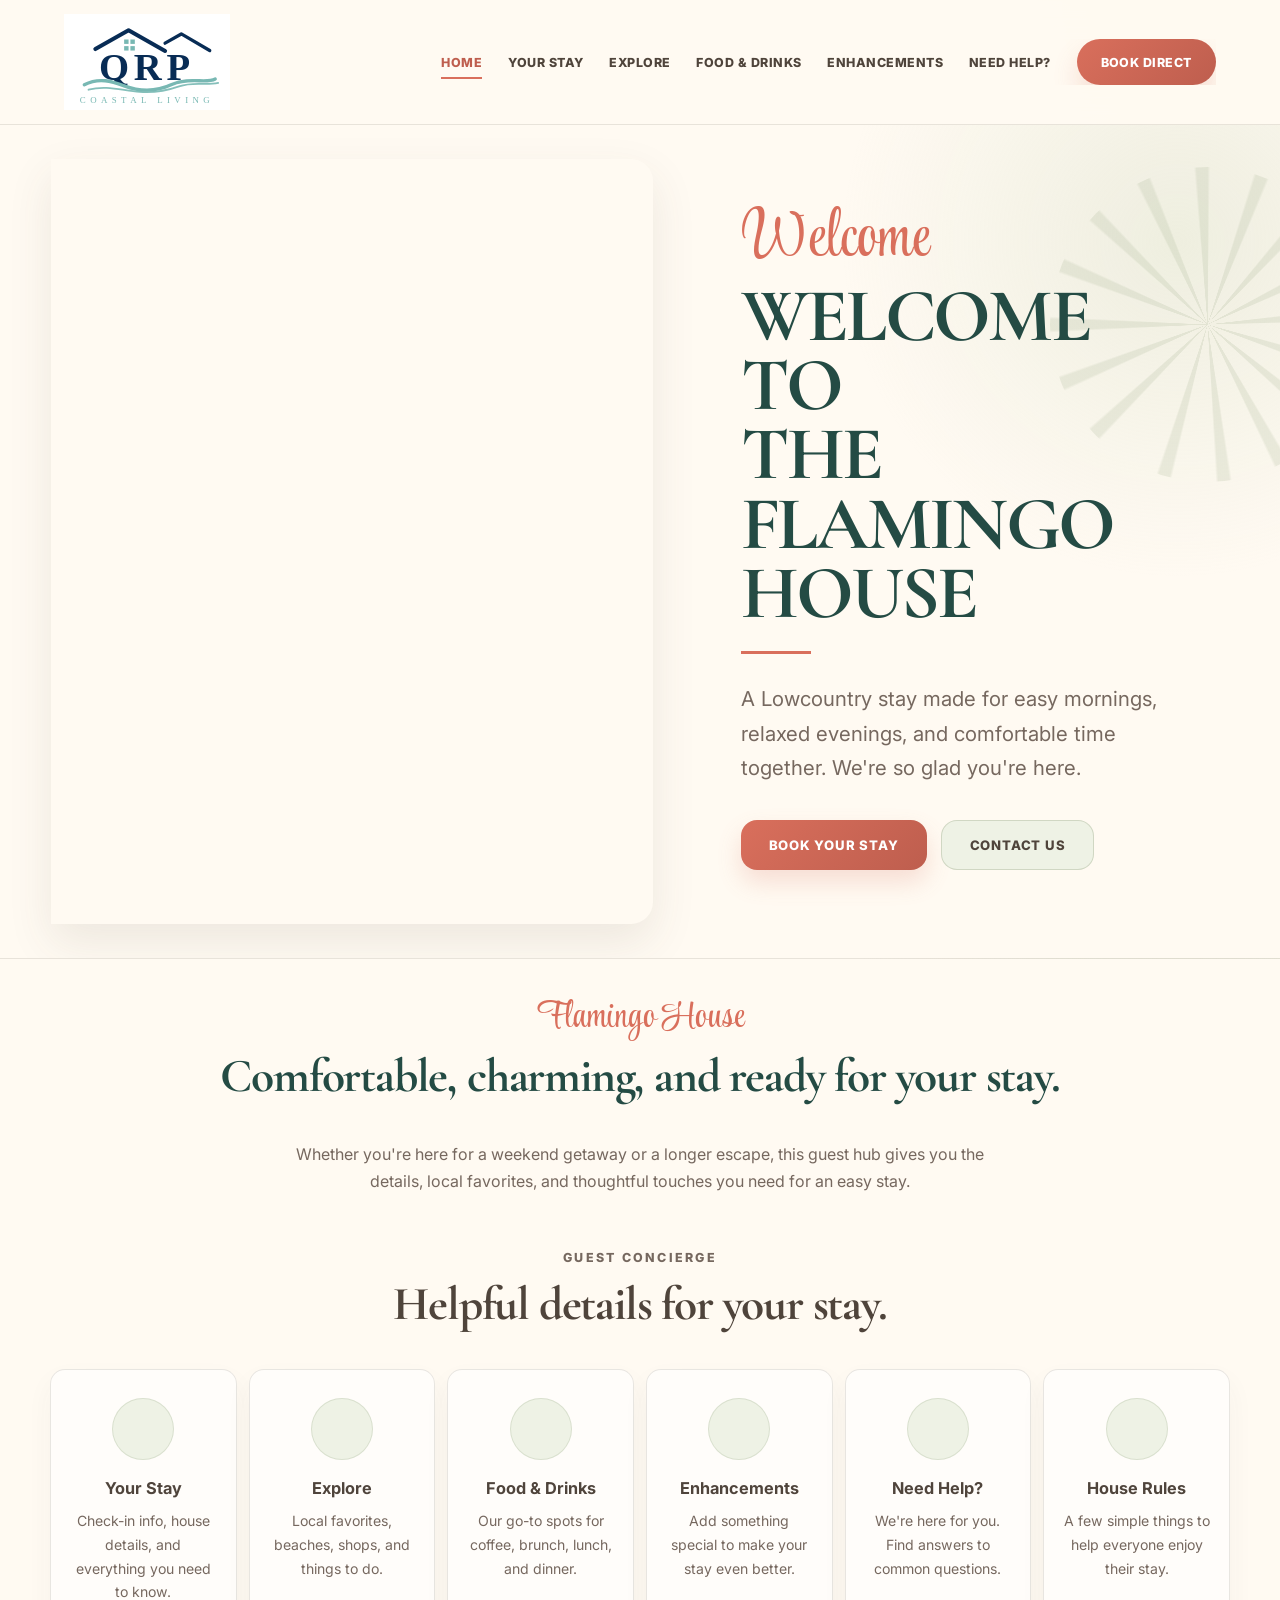
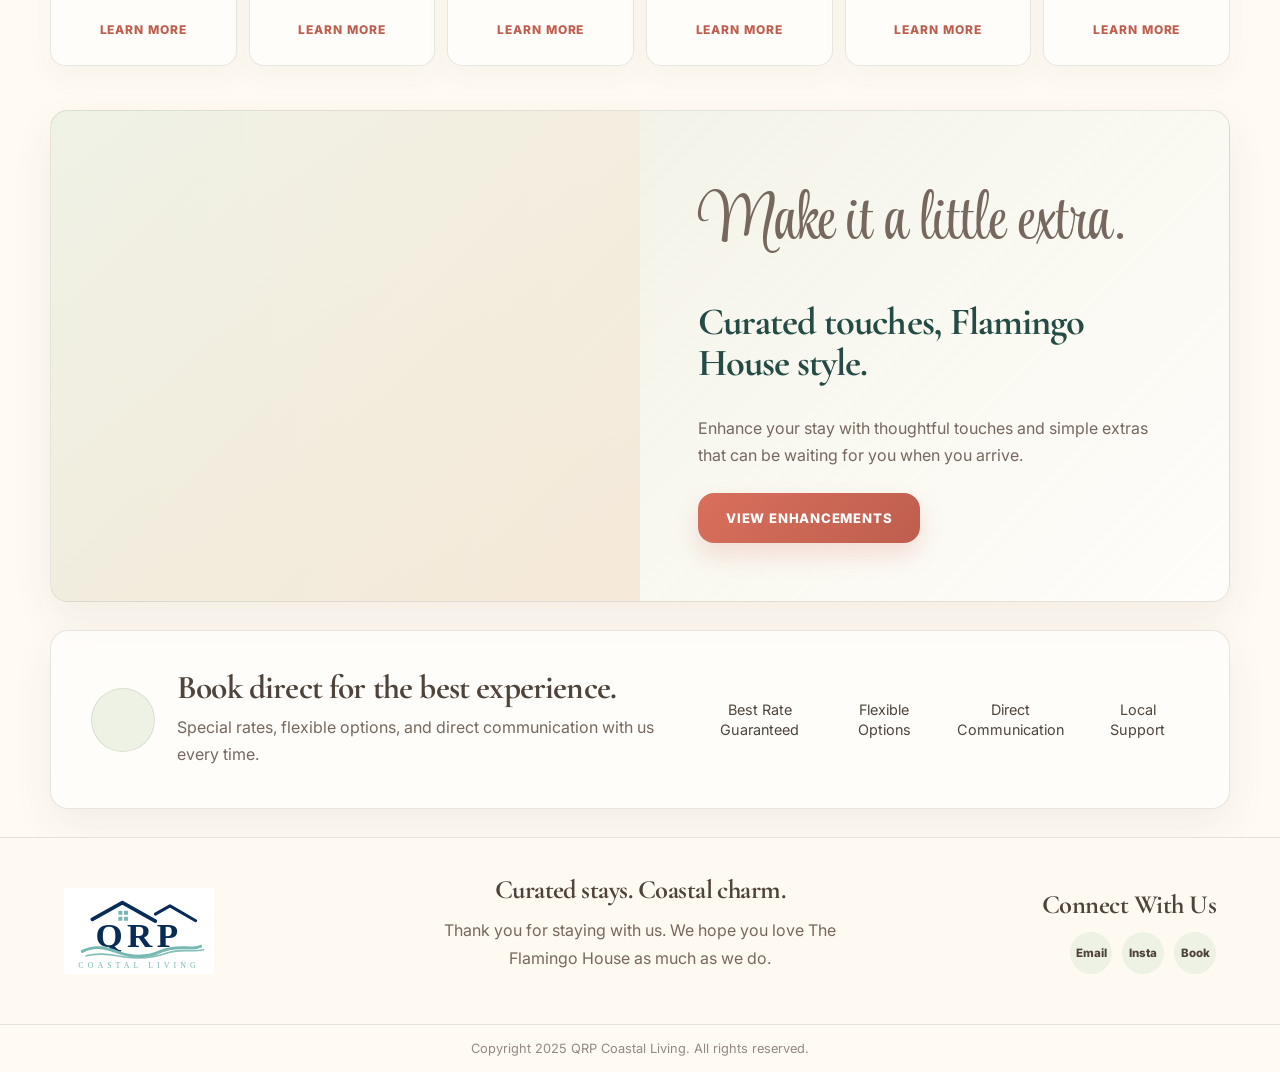
==== index.html @ bf59d872 "Use styled concierge icons and refresh cache" ====
<!DOCTYPE html>
<html lang="en">
<head>
  <meta charset="UTF-8" />
  <meta name="viewport" content="width=device-width, initial-scale=1.0" />
  <title>The Flamingo House | QRP Coastal Living</title>
  <meta name="description" content="The Flamingo House is a Charleston-area stay with guest resources, local recommendations, curated stay enhancements, and easy booking support." />
  <link rel="preconnect" href="https://fonts.googleapis.com">
  <link rel="preconnect" href="https://fonts.gstatic.com" crossorigin>
  <link href="https://fonts.googleapis.com/css2?family=Cormorant+Garamond:wght@600;700&family=Inter:wght@400;500;600;700;800&family=Style+Script&display=swap" rel="stylesheet">
  <link rel="stylesheet" href="styles.css?v=20260706-3" />
</head>
<body>
  <header class="site-header">
    <a class="brand" href="#top" aria-label="QRP Coastal Living home">
      <img src="assets/qrp-logo.svg" alt="QRP Coastal Living logo" />
    </a>
    <nav class="nav" aria-label="Main navigation">
      <a class="active" href="#top">Home</a>
      <a href="#your-stay">Your Stay</a>
      <a href="#explore">Explore</a>
      <a href="#food-drinks">Food &amp; Drinks</a>
      <a href="#experiences">Enhancements</a>
      <a href="#help">Need Help?</a>
      <a href="#book" class="nav-button">Book Direct</a>
    </nav>
  </header>
  <main id="top">
    <section class="hero" aria-label="The Flamingo House welcome">
      <div class="hero-image" role="img" aria-label="Exterior of The Flamingo House"></div>
      <div class="hero-copy">
        <p class="hero-script">Welcome</p>
        <h1>Welcome to<br />The Flamingo House</h1>
        <div class="hero-line"></div>
        <p class="property-subtitle">A Lowcountry stay made for easy mornings, relaxed evenings, and comfortable time together. We're so glad you're here.</p>
        <div class="hero-actions">
          <a class="button coral" href="#book">Book Your Stay</a>
          <a class="button sage" href="mailto:hello@theflamingohouse.com">Contact Us</a>
        </div>
      </div>
    </section>
    <section id="your-stay" class="property-intro section-shell">
      <div class="flamingo-mark" aria-hidden="true">Flamingo House</div>
      <h2>Comfortable, charming, and ready for your stay.</h2>
      <p>Whether you're here for a weekend getaway or a longer escape, this guest hub gives you the details, local favorites, and thoughtful touches you need for an easy stay.</p>
    </section>
    <section class="concierge section-shell" aria-labelledby="concierge-title">
      <div class="section-heading centered">
        <p class="eyebrow">Guest Concierge</p>
        <h2 id="concierge-title">Helpful details for your stay.</h2>
      </div>
      <div class="concierge-grid">
        <a class="concierge-card" href="guidebook.html#check-in"><span class="card-icon icon-home"></span><h3>Your Stay</h3><p>Check-in info, house details, and everything you need to know.</p><span class="learn-more">Learn More</span></a>
        <a class="concierge-card" href="guidebook.html#local" id="explore"><span class="card-icon icon-palm"></span><h3>Explore</h3><p>Local favorites, beaches, shops, and things to do.</p><span class="learn-more">Learn More</span></a>
        <a class="concierge-card" href="guidebook.html#food-drinks" id="food-drinks"><span class="card-icon icon-food"></span><h3>Food &amp; Drinks</h3><p>Our go-to spots for coffee, brunch, lunch, and dinner.</p><span class="learn-more">Learn More</span></a>
        <a class="concierge-card" href="#experiences"><span class="card-icon icon-bag"></span><h3>Enhancements</h3><p>Add something special to make your stay even better.</p><span class="learn-more">Learn More</span></a>
        <a class="concierge-card" href="mailto:hello@theflamingohouse.com" id="help"><span class="card-icon icon-help"></span><h3>Need Help?</h3><p>We're here for you. Find answers to common questions.</p><span class="learn-more">Learn More</span></a>
        <a class="concierge-card" href="guidebook.html#check-out"><span class="card-icon icon-heart"></span><h3>House Rules</h3><p>A few simple things to help everyone enjoy their stay.</p><span class="learn-more">Learn More</span></a>
      </div>
    </section>
    <section id="experiences" class="enhancement-feature section-shell" aria-labelledby="enhancement-title">
      <div class="feature-photo" role="img" aria-label="Outdoor coastal patio at The Flamingo House"></div>
      <div class="feature-copy"><p class="script-heading">Make it a little extra.</p><h2 id="enhancement-title">Curated touches, Flamingo House style.</h2><p>Enhance your stay with thoughtful touches and simple extras that can be waiting for you when you arrive.</p><a class="button coral" href="mailto:hello@theflamingohouse.com">View Enhancements</a></div>
    </section>
    <section id="book" class="booking-strip section-shell">
      <div class="booking-copy"><span class="card-icon icon-calendar small"></span><div><h2>Book direct for the best experience.</h2><p>Special rates, flexible options, and direct communication with us every time.</p></div></div>
      <div class="booking-perks" aria-label="Booking benefits"><span>Best Rate<br />Guaranteed</span><span>Flexible<br />Options</span><span>Direct<br />Communication</span><span>Local<br />Support</span></div>
    </section>
  </main>
  <footer class="footer"><div class="footer-brand"><img src="assets/qrp-logo.svg" alt="QRP Coastal Living logo" /></div><div class="footer-center"><h3>Curated stays. Coastal charm.</h3><p>Thank you for staying with us. We hope you love The Flamingo House as much as we do.</p></div><div class="footer-social"><h3>Connect With Us</h3><div class="social-row"><a href="mailto:hello@theflamingohouse.com" aria-label="Email The Flamingo House">Email</a><a href="#top" aria-label="Instagram coming soon">Insta</a><a href="#book" aria-label="Book Direct">Book</a></div></div></footer>
  <div class="copyright">Copyright 2025 QRP Coastal Living. All rights reserved.</div>
</body>
</html>
---- styles.css ----
:root{--cream:#fffaf2;--white:#fff;--ink:#4f443b;--soft:#76685f;--green:#244b44;--coral:#d96f5c;--coral-dark:#be5e4e;--sage:#eef2e5;--line:rgba(79,68,59,.13);--shadow:0 18px 45px rgba(79,68,59,.1)}*{box-sizing:border-box}html{scroll-behavior:smooth}body{margin:0;color:var(--ink);background:radial-gradient(circle at top right,rgba(207,216,189,.35),transparent 28rem),#fffaf2;font-family:Inter,system-ui,-apple-system,BlinkMacSystemFont,"Segoe UI",sans-serif}img{display:block;max-width:100%}a{text-decoration:none;color:inherit}h1,h2,h3,p{margin-top:0}h1,h2{font-family:"Cormorant Garamond",Georgia,serif}.site-header{position:sticky;top:0;z-index:20;display:flex;align-items:center;justify-content:space-between;gap:32px;min-height:96px;padding:14px clamp(24px,5vw,76px);background:rgba(255,250,242,.96);border-bottom:1px solid var(--line);backdrop-filter:blur(16px)}.brand img{width:clamp(125px,13vw,178px)}.nav{display:flex;align-items:center;gap:clamp(14px,2vw,30px);overflow-x:auto;font-size:.78rem;font-weight:800;letter-spacing:.04em;text-transform:uppercase}.nav a{position:relative;flex:0 0 auto;padding-block:9px;white-space:nowrap}.nav a:not(.nav-button)::after{content:"";position:absolute;right:0;bottom:0;left:0;height:2px;background:var(--coral);transform:scaleX(0);transform-origin:left;transition:transform .18s ease}.nav a:hover::after,.nav a:focus::after,.nav a.active::after{transform:scaleX(1)}.nav a.active{color:var(--coral-dark)}.nav-button{display:inline-flex;align-items:center;min-height:46px;padding:0 24px!important;color:#fff!important;background:linear-gradient(135deg,var(--coral),var(--coral-dark));border-radius:999px;box-shadow:0 14px 26px rgba(217,111,92,.2)}.section-shell{width:min(1180px,calc(100% - 48px));margin-inline:auto}.hero{position:relative;display:grid;grid-template-columns:1.04fr 1fr;align-items:stretch;min-height:610px;overflow:hidden;border-bottom:1px solid var(--line);background:radial-gradient(circle at 92% 14%,rgba(207,216,189,.35),transparent 21rem),var(--cream)}.hero::after{content:"";position:absolute;top:42px;right:-85px;width:315px;height:315px;opacity:.16;background:repeating-conic-gradient(from 215deg,transparent 0 8deg,#8fa07a 9deg 13deg,transparent 14deg 22deg);border-radius:50%;pointer-events:none}.hero-image{min-height:610px;margin:34px 0 34px clamp(18px,4vw,58px);border-radius:0 22px 22px 0;box-shadow:var(--shadow);background-image:linear-gradient(90deg,rgba(255,250,242,.03),rgba(255,250,242,.12)),url("assets/109-flamingo.jpg"),url("assets/hero-house.webp");background-position:center;background-size:cover;background-repeat:no-repeat}.hero-copy{position:relative;z-index:1;display:flex;min-height:610px;flex-direction:column;align-items:flex-start;justify-content:center;padding:clamp(42px,7vw,88px);text-align:left}.hero-script,.script-heading{margin:0;color:var(--coral);font-family:"Style Script",cursive;font-size:clamp(3rem,5vw,4.4rem);line-height:.85}h1{max-width:680px;margin:14px 0 22px;color:var(--green);font-size:clamp(3.3rem,5.9vw,6.5rem);line-height:.92;letter-spacing:-.035em;text-transform:uppercase}.hero-line{width:70px;height:3px;margin-bottom:28px;background:var(--coral)}h2{color:var(--ink);font-size:clamp(2rem,3.7vw,3.15rem);line-height:1.05;letter-spacing:-.025em}h3{margin-bottom:10px;color:var(--ink);font-size:1.03rem;line-height:1.25}.property-subtitle,.section-heading p,.concierge-card p,.feature-copy p,.booking-strip p,.property-intro p,.footer p{color:var(--soft);line-height:1.7}.property-subtitle{max-width:560px;margin-bottom:0;font-size:clamp(1.03rem,1.8vw,1.28rem)}.hero-actions{display:flex;flex-wrap:wrap;gap:14px;margin-top:34px}.button{display:inline-flex;align-items:center;justify-content:center;min-height:50px;padding:0 28px;border-radius:16px;font-size:.82rem;font-weight:800;letter-spacing:.06em;text-transform:uppercase;transition:transform .18s ease,box-shadow .18s ease}.button:hover,.button:focus{transform:translateY(-2px)}.button.coral{color:#fff;background:linear-gradient(135deg,var(--coral),var(--coral-dark));box-shadow:0 12px 24px rgba(217,111,92,.2)}.button.sage{color:var(--ink);background:var(--sage);border:1px solid rgba(143,160,122,.32)}.centered{max-width:760px;margin-inline:auto;text-align:center}.eyebrow{margin:0 0 12px;color:var(--coral);font-size:.78rem;font-weight:800;letter-spacing:.18em;text-transform:uppercase}.property-intro{padding:40px clamp(20px,4vw,48px) 34px;text-align:center}.flamingo-mark{margin:0 auto 14px;color:var(--coral);font-family:"Style Script",cursive;font-size:2.4rem;line-height:1}.property-intro h2{max-width:900px;margin-inline:auto;color:var(--green)}.property-intro p:last-child{max-width:720px;margin:14px auto 0}.concierge{padding:18px 0 22px}.concierge .section-heading{margin-bottom:28px}.concierge-grid{display:grid;grid-template-columns:repeat(6,1fr);gap:12px}.concierge-card{display:flex;min-height:230px;flex-direction:column;align-items:center;justify-content:flex-start;gap:10px;padding:28px 18px;text-align:center;background:rgba(255,255,255,.62);border:1px solid var(--line);border-radius:15px;box-shadow:0 12px 28px rgba(79,68,59,.045);transition:transform .18s ease,box-shadow .18s ease,border-color .18s ease}.concierge-card:hover,.concierge-card:focus{border-color:rgba(217,111,92,.42);box-shadow:0 18px 36px rgba(79,68,59,.1);transform:translateY(-4px)}.card-icon{display:grid;width:62px;height:62px;place-items:center;color:var(--ink);background:var(--sage);border:1px solid rgba(143,160,122,.22);border-radius:999px;font-size:.68rem;font-weight:800;letter-spacing:.04em;text-transform:uppercase}.card-icon.small{width:64px;height:64px;flex:0 0 auto}.concierge-card h3{margin:8px 0 0;font-size:1.02rem}.concierge-card p{margin-bottom:8px;font-size:.88rem}.learn-more{margin-top:auto;color:var(--coral-dark);font-size:.75rem;font-weight:800;letter-spacing:.08em;text-transform:uppercase}.enhancement-feature{display:grid;grid-template-columns:1fr 1fr;margin-top:22px;overflow:hidden;background:linear-gradient(135deg,rgba(207,216,189,.36),rgba(255,255,255,.64));border:1px solid var(--line);border-radius:18px;box-shadow:0 16px 42px rgba(79,68,59,.07)}.feature-photo{min-height:270px;background:linear-gradient(90deg,rgba(255,250,242,.05),rgba(255,250,242,.18)),url("assets/109-flamingo.jpg"),linear-gradient(135deg,var(--sage),#f3e5d3);background-position:center;background-size:cover;background-repeat:no-repeat}.feature-copy{position:relative;padding:clamp(34px,5vw,58px)}.feature-copy h2{font-size:clamp(1.9rem,3vw,2.65rem);color:var(--green)}.feature-copy p{max-width:520px;margin-bottom:24px}.booking-strip{display:flex;align-items:center;justify-content:space-between;gap:28px;margin-block:28px;padding:clamp(26px,4vw,40px);background:rgba(255,255,255,.56);border:1px solid var(--line);border-radius:18px;box-shadow:0 16px 42px rgba(79,68,59,.065)}.booking-copy{display:flex;align-items:center;gap:22px}.booking-strip h2{margin-bottom:8px;color:var(--ink);font-size:clamp(1.8rem,2.6vw,2.45rem)}.booking-strip p{max-width:520px;margin-bottom:0}.booking-perks{display:grid;grid-template-columns:repeat(4,1fr);gap:22px;text-align:center;font-size:.9rem;line-height:1.35}.footer{display:grid;grid-template-columns:1fr 1.2fr 1fr;gap:28px;align-items:center;padding:36px clamp(24px,5vw,76px);background:rgba(255,250,242,.8);border-top:1px solid var(--line)}.footer img{width:150px}.footer h3{margin-bottom:10px;color:var(--ink);font-family:"Cormorant Garamond",Georgia,serif;font-size:1.65rem;letter-spacing:-.02em;text-transform:none}.footer-center{text-align:center}.footer-social{text-align:right}.social-row{display:flex;justify-content:flex-end;gap:10px}.social-row a{display:grid;width:42px;height:42px;place-items:center;color:var(--ink);background:var(--sage);border-radius:999px;font-size:.72rem;font-weight:800}.copyright{padding:16px;color:rgba(79,68,59,.62);border-top:1px solid var(--line);text-align:center;font-size:.8rem}@media(max-width:1120px){.site-header{align-items:flex-start;flex-direction:column;min-height:auto}.nav{width:100%;padding-bottom:4px}.hero{grid-template-columns:1fr}.hero-image{min-height:430px;margin:20px;border-radius:20px}.hero-copy{min-height:auto;padding-top:28px}.concierge-grid{grid-template-columns:repeat(3,1fr)}.enhancement-feature{grid-template-columns:1fr}.booking-strip{align-items:flex-start;flex-direction:column}.booking-perks{width:100%}}@media(max-width:760px){.section-shell{width:min(100% - 28px,1180px)}.site-header{padding-inline:16px}.brand img{width:142px}.hero{min-height:auto}.hero-image{min-height:300px;margin:14px}.hero-copy{padding:34px 24px 48px}h1{font-size:clamp(3.1rem,15vw,4.9rem)}.concierge-grid,.footer{grid-template-columns:1fr}.concierge-card{min-height:190px}.booking-copy{align-items:flex-start;flex-direction:column}.booking-perks{grid-template-columns:repeat(2,1fr);text-align:left}.footer,.footer-center,.footer-social{text-align:center}.footer img{margin-inline:auto}.social-row{justify-content:center}}
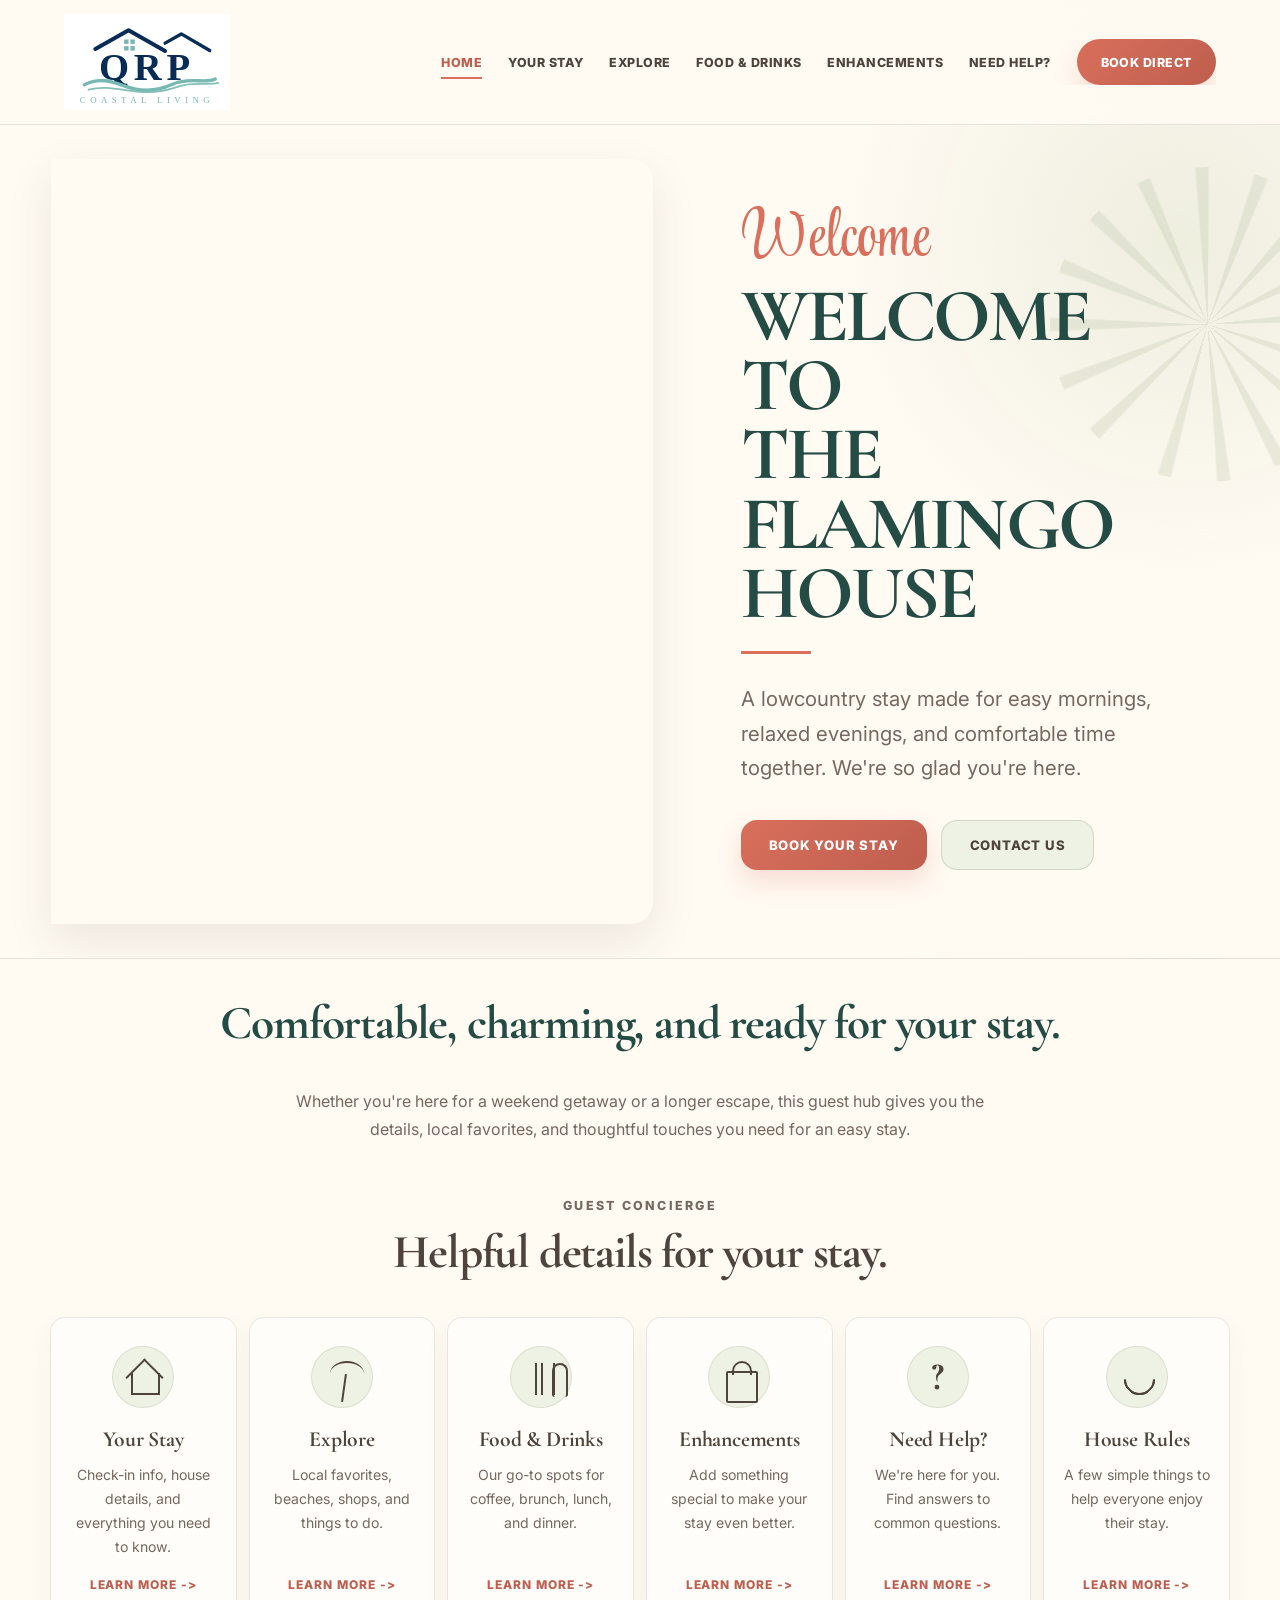
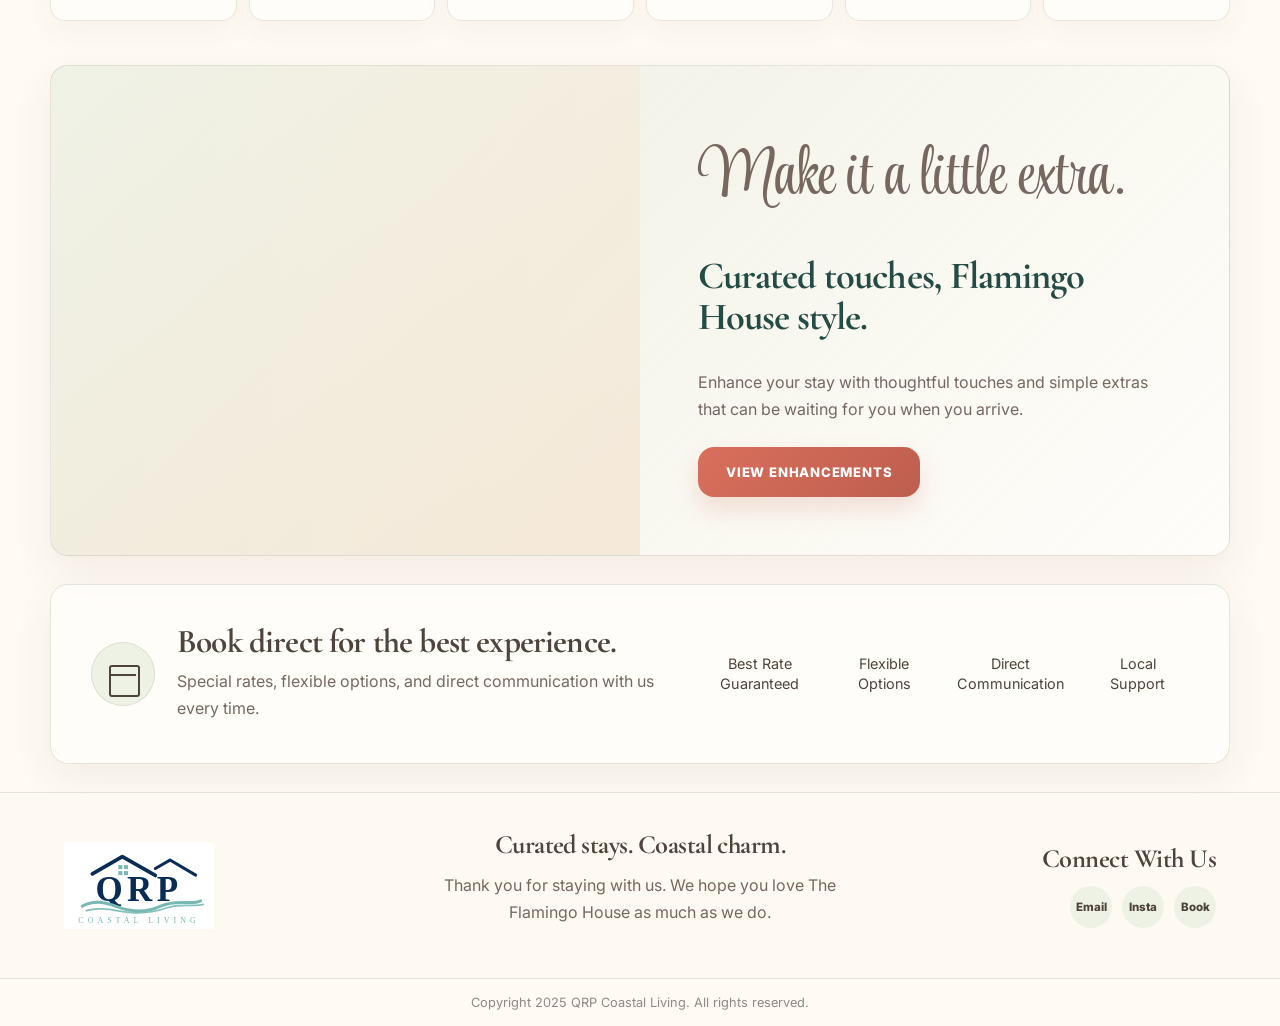
==== commit f472d1e2: "Tweak homepage copy and cache version" ====
--- a/index.html
+++ b/index.html
@@ -8,7 +8,7 @@
   <link rel="preconnect" href="https://fonts.googleapis.com">
   <link rel="preconnect" href="https://fonts.gstatic.com" crossorigin>
   <link href="https://fonts.googleapis.com/css2?family=Cormorant+Garamond:wght@600;700&family=Inter:wght@400;500;600;700;800&family=Style+Script&display=swap" rel="stylesheet">
-  <link rel="stylesheet" href="styles.css?v=20260706-3" />
+  <link rel="stylesheet" href="styles.css?v=20260706-4" />
 </head>
 <body>
   <header class="site-header">
@@ -32,7 +32,7 @@
         <p class="hero-script">Welcome</p>
         <h1>Welcome to<br />The Flamingo House</h1>
         <div class="hero-line"></div>
-        <p class="property-subtitle">A Lowcountry stay made for easy mornings, relaxed evenings, and comfortable time together. We're so glad you're here.</p>
+        <p class="property-subtitle">A lowcountry stay made for easy mornings, relaxed evenings, and comfortable time together. We're so glad you're here.</p>
         <div class="hero-actions">
           <a class="button coral" href="#book">Book Your Stay</a>
           <a class="button sage" href="mailto:hello@theflamingohouse.com">Contact Us</a>
@@ -40,7 +40,6 @@
       </div>
     </section>
     <section id="your-stay" class="property-intro section-shell">
-      <div class="flamingo-mark" aria-hidden="true">Flamingo House</div>
       <h2>Comfortable, charming, and ready for your stay.</h2>
       <p>Whether you're here for a weekend getaway or a longer escape, this guest hub gives you the details, local favorites, and thoughtful touches you need for an easy stay.</p>
     </section>
--- a/styles.css
+++ b/styles.css
@@ -1 +1 @@
-:root{--cream:#fffaf2;--white:#fff;--ink:#4f443b;--soft:#76685f;--green:#244b44;--coral:#d96f5c;--coral-dark:#be5e4e;--sage:#eef2e5;--line:rgba(79,68,59,.13);--shadow:0 18px 45px rgba(79,68,59,.1)}*{box-sizing:border-box}html{scroll-behavior:smooth}body{margin:0;color:var(--ink);background:radial-gradient(circle at top right,rgba(207,216,189,.35),transparent 28rem),#fffaf2;font-family:Inter,system-ui,-apple-system,BlinkMacSystemFont,"Segoe UI",sans-serif}img{display:block;max-width:100%}a{text-decoration:none;color:inherit}h1,h2,h3,p{margin-top:0}h1,h2{font-family:"Cormorant Garamond",Georgia,serif}.site-header{position:sticky;top:0;z-index:20;display:flex;align-items:center;justify-content:space-between;gap:32px;min-height:96px;padding:14px clamp(24px,5vw,76px);background:rgba(255,250,242,.96);border-bottom:1px solid var(--line);backdrop-filter:blur(16px)}.brand img{width:clamp(125px,13vw,178px)}.nav{display:flex;align-items:center;gap:clamp(14px,2vw,30px);overflow-x:auto;font-size:.78rem;font-weight:800;letter-spacing:.04em;text-transform:uppercase}.nav a{position:relative;flex:0 0 auto;padding-block:9px;white-space:nowrap}.nav a:not(.nav-button)::after{content:"";position:absolute;right:0;bottom:0;left:0;height:2px;background:var(--coral);transform:scaleX(0);transform-origin:left;transition:transform .18s ease}.nav a:hover::after,.nav a:focus::after,.nav a.active::after{transform:scaleX(1)}.nav a.active{color:var(--coral-dark)}.nav-button{display:inline-flex;align-items:center;min-height:46px;padding:0 24px!important;color:#fff!important;background:linear-gradient(135deg,var(--coral),var(--coral-dark));border-radius:999px;box-shadow:0 14px 26px rgba(217,111,92,.2)}.section-shell{width:min(1180px,calc(100% - 48px));margin-inline:auto}.hero{position:relative;display:grid;grid-template-columns:1.04fr 1fr;align-items:stretch;min-height:610px;overflow:hidden;border-bottom:1px solid var(--line);background:radial-gradient(circle at 92% 14%,rgba(207,216,189,.35),transparent 21rem),var(--cream)}.hero::after{content:"";position:absolute;top:42px;right:-85px;width:315px;height:315px;opacity:.16;background:repeating-conic-gradient(from 215deg,transparent 0 8deg,#8fa07a 9deg 13deg,transparent 14deg 22deg);border-radius:50%;pointer-events:none}.hero-image{min-height:610px;margin:34px 0 34px clamp(18px,4vw,58px);border-radius:0 22px 22px 0;box-shadow:var(--shadow);background-image:linear-gradient(90deg,rgba(255,250,242,.03),rgba(255,250,242,.12)),url("assets/109-flamingo.jpg"),url("assets/hero-house.webp");background-position:center;background-size:cover;background-repeat:no-repeat}.hero-copy{position:relative;z-index:1;display:flex;min-height:610px;flex-direction:column;align-items:flex-start;justify-content:center;padding:clamp(42px,7vw,88px);text-align:left}.hero-script,.script-heading{margin:0;color:var(--coral);font-family:"Style Script",cursive;font-size:clamp(3rem,5vw,4.4rem);line-height:.85}h1{max-width:680px;margin:14px 0 22px;color:var(--green);font-size:clamp(3.3rem,5.9vw,6.5rem);line-height:.92;letter-spacing:-.035em;text-transform:uppercase}.hero-line{width:70px;height:3px;margin-bottom:28px;background:var(--coral)}h2{color:var(--ink);font-size:clamp(2rem,3.7vw,3.15rem);line-height:1.05;letter-spacing:-.025em}h3{margin-bottom:10px;color:var(--ink);font-size:1.03rem;line-height:1.25}.property-subtitle,.section-heading p,.concierge-card p,.feature-copy p,.booking-strip p,.property-intro p,.footer p{color:var(--soft);line-height:1.7}.property-subtitle{max-width:560px;margin-bottom:0;font-size:clamp(1.03rem,1.8vw,1.28rem)}.hero-actions{display:flex;flex-wrap:wrap;gap:14px;margin-top:34px}.button{display:inline-flex;align-items:center;justify-content:center;min-height:50px;padding:0 28px;border-radius:16px;font-size:.82rem;font-weight:800;letter-spacing:.06em;text-transform:uppercase;transition:transform .18s ease,box-shadow .18s ease}.button:hover,.button:focus{transform:translateY(-2px)}.button.coral{color:#fff;background:linear-gradient(135deg,var(--coral),var(--coral-dark));box-shadow:0 12px 24px rgba(217,111,92,.2)}.button.sage{color:var(--ink);background:var(--sage);border:1px solid rgba(143,160,122,.32)}.centered{max-width:760px;margin-inline:auto;text-align:center}.eyebrow{margin:0 0 12px;color:var(--coral);font-size:.78rem;font-weight:800;letter-spacing:.18em;text-transform:uppercase}.property-intro{padding:40px clamp(20px,4vw,48px) 34px;text-align:center}.flamingo-mark{margin:0 auto 14px;color:var(--coral);font-family:"Style Script",cursive;font-size:2.4rem;line-height:1}.property-intro h2{max-width:900px;margin-inline:auto;color:var(--green)}.property-intro p:last-child{max-width:720px;margin:14px auto 0}.concierge{padding:18px 0 22px}.concierge .section-heading{margin-bottom:28px}.concierge-grid{display:grid;grid-template-columns:repeat(6,1fr);gap:12px}.concierge-card{display:flex;min-height:230px;flex-direction:column;align-items:center;justify-content:flex-start;gap:10px;padding:28px 18px;text-align:center;background:rgba(255,255,255,.62);border:1px solid var(--line);border-radius:15px;box-shadow:0 12px 28px rgba(79,68,59,.045);transition:transform .18s ease,box-shadow .18s ease,border-color .18s ease}.concierge-card:hover,.concierge-card:focus{border-color:rgba(217,111,92,.42);box-shadow:0 18px 36px rgba(79,68,59,.1);transform:translateY(-4px)}.card-icon{display:grid;width:62px;height:62px;place-items:center;color:var(--ink);background:var(--sage);border:1px solid rgba(143,160,122,.22);border-radius:999px;font-size:.68rem;font-weight:800;letter-spacing:.04em;text-transform:uppercase}.card-icon.small{width:64px;height:64px;flex:0 0 auto}.concierge-card h3{margin:8px 0 0;font-size:1.02rem}.concierge-card p{margin-bottom:8px;font-size:.88rem}.learn-more{margin-top:auto;color:var(--coral-dark);font-size:.75rem;font-weight:800;letter-spacing:.08em;text-transform:uppercase}.enhancement-feature{display:grid;grid-template-columns:1fr 1fr;margin-top:22px;overflow:hidden;background:linear-gradient(135deg,rgba(207,216,189,.36),rgba(255,255,255,.64));border:1px solid var(--line);border-radius:18px;box-shadow:0 16px 42px rgba(79,68,59,.07)}.feature-photo{min-height:270px;background:linear-gradient(90deg,rgba(255,250,242,.05),rgba(255,250,242,.18)),url("assets/109-flamingo.jpg"),linear-gradient(135deg,var(--sage),#f3e5d3);background-position:center;background-size:cover;background-repeat:no-repeat}.feature-copy{position:relative;padding:clamp(34px,5vw,58px)}.feature-copy h2{font-size:clamp(1.9rem,3vw,2.65rem);color:var(--green)}.feature-copy p{max-width:520px;margin-bottom:24px}.booking-strip{display:flex;align-items:center;justify-content:space-between;gap:28px;margin-block:28px;padding:clamp(26px,4vw,40px);background:rgba(255,255,255,.56);border:1px solid var(--line);border-radius:18px;box-shadow:0 16px 42px rgba(79,68,59,.065)}.booking-copy{display:flex;align-items:center;gap:22px}.booking-strip h2{margin-bottom:8px;color:var(--ink);font-size:clamp(1.8rem,2.6vw,2.45rem)}.booking-strip p{max-width:520px;margin-bottom:0}.booking-perks{display:grid;grid-template-columns:repeat(4,1fr);gap:22px;text-align:center;font-size:.9rem;line-height:1.35}.footer{display:grid;grid-template-columns:1fr 1.2fr 1fr;gap:28px;align-items:center;padding:36px clamp(24px,5vw,76px);background:rgba(255,250,242,.8);border-top:1px solid var(--line)}.footer img{width:150px}.footer h3{margin-bottom:10px;color:var(--ink);font-family:"Cormorant Garamond",Georgia,serif;font-size:1.65rem;letter-spacing:-.02em;text-transform:none}.footer-center{text-align:center}.footer-social{text-align:right}.social-row{display:flex;justify-content:flex-end;gap:10px}.social-row a{display:grid;width:42px;height:42px;place-items:center;color:var(--ink);background:var(--sage);border-radius:999px;font-size:.72rem;font-weight:800}.copyright{padding:16px;color:rgba(79,68,59,.62);border-top:1px solid var(--line);text-align:center;font-size:.8rem}@media(max-width:1120px){.site-header{align-items:flex-start;flex-direction:column;min-height:auto}.nav{width:100%;padding-bottom:4px}.hero{grid-template-columns:1fr}.hero-image{min-height:430px;margin:20px;border-radius:20px}.hero-copy{min-height:auto;padding-top:28px}.concierge-grid{grid-template-columns:repeat(3,1fr)}.enhancement-feature{grid-template-columns:1fr}.booking-strip{align-items:flex-start;flex-direction:column}.booking-perks{width:100%}}@media(max-width:760px){.section-shell{width:min(100% - 28px,1180px)}.site-header{padding-inline:16px}.brand img{width:142px}.hero{min-height:auto}.hero-image{min-height:300px;margin:14px}.hero-copy{padding:34px 24px 48px}h1{font-size:clamp(3.1rem,15vw,4.9rem)}.concierge-grid,.footer{grid-template-columns:1fr}.concierge-card{min-height:190px}.booking-copy{align-items:flex-start;flex-direction:column}.booking-perks{grid-template-columns:repeat(2,1fr);text-align:left}.footer,.footer-center,.footer-social{text-align:center}.footer img{margin-inline:auto}.social-row{justify-content:center}}+:root{--cream:#fffaf2;--white:#fff;--ink:#4f443b;--soft:#76685f;--green:#244b44;--coral:#d96f5c;--coral-dark:#be5e4e;--sage:#eef2e5;--line:rgba(79,68,59,.13);--shadow:0 18px 45px rgba(79,68,59,.1)}*{box-sizing:border-box}html{scroll-behavior:smooth}body{margin:0;color:var(--ink);background:radial-gradient(circle at top right,rgba(207,216,189,.35),transparent 28rem),#fffaf2;font-family:Inter,system-ui,-apple-system,BlinkMacSystemFont,"Segoe UI",sans-serif}img{display:block;max-width:100%}a{text-decoration:none;color:inherit}h1,h2,h3,p{margin-top:0}h1,h2{font-family:"Cormorant Garamond",Georgia,serif}.site-header{position:sticky;top:0;z-index:20;display:flex;align-items:center;justify-content:space-between;gap:32px;min-height:96px;padding:14px clamp(24px,5vw,76px);background:rgba(255,250,242,.96);border-bottom:1px solid var(--line);backdrop-filter:blur(16px)}.brand img{width:clamp(125px,13vw,178px)}.nav{display:flex;align-items:center;gap:clamp(14px,2vw,30px);overflow-x:auto;font-size:.78rem;font-weight:800;letter-spacing:.04em;text-transform:uppercase}.nav a{position:relative;flex:0 0 auto;padding-block:9px;white-space:nowrap}.nav a:not(.nav-button)::after{content:"";position:absolute;right:0;bottom:0;left:0;height:2px;background:var(--coral);transform:scaleX(0);transform-origin:left;transition:transform .18s ease}.nav a:hover::after,.nav a:focus::after,.nav a.active::after{transform:scaleX(1)}.nav a.active{color:var(--coral-dark)}.nav-button{display:inline-flex;align-items:center;min-height:46px;padding:0 24px!important;color:#fff!important;background:linear-gradient(135deg,var(--coral),var(--coral-dark));border-radius:999px;box-shadow:0 14px 26px rgba(217,111,92,.2)}.section-shell{width:min(1180px,calc(100% - 48px));margin-inline:auto}.hero{position:relative;display:grid;grid-template-columns:1.04fr 1fr;align-items:stretch;min-height:610px;overflow:hidden;border-bottom:1px solid var(--line);background:radial-gradient(circle at 92% 14%,rgba(207,216,189,.35),transparent 21rem),var(--cream)}.hero::after{content:"";position:absolute;top:42px;right:-85px;width:315px;height:315px;opacity:.16;background:repeating-conic-gradient(from 215deg,transparent 0 8deg,#8fa07a 9deg 13deg,transparent 14deg 22deg);border-radius:50%;pointer-events:none}.hero-image{min-height:610px;margin:34px 0 34px clamp(18px,4vw,58px);border-radius:0 22px 22px 0;box-shadow:var(--shadow);background-image:linear-gradient(90deg,rgba(255,250,242,.03),rgba(255,250,242,.12)),url("assets/109flamingo.jpg"),url("assets/109flamingo.jpeg"),url("assets/109flamingo.png"),url("assets/109flamingo.webp"),url("assets/109flamingo"),url("assets/109-flamingo.jpg"),url("assets/hero-house.webp");background-position:center;background-size:cover;background-repeat:no-repeat}.hero-copy{position:relative;z-index:1;display:flex;min-height:610px;flex-direction:column;align-items:flex-start;justify-content:center;padding:clamp(42px,7vw,88px);text-align:left}.hero-script,.script-heading{margin:0;color:var(--coral);font-family:"Style Script",cursive;font-size:clamp(3rem,5vw,4.4rem);line-height:.85}h1{max-width:680px;margin:14px 0 22px;color:var(--green);font-size:clamp(3.3rem,5.9vw,6.5rem);line-height:.92;letter-spacing:-.035em;text-transform:uppercase}.hero-line{width:70px;height:3px;margin-bottom:28px;background:var(--coral)}h2{color:var(--ink);font-size:clamp(2rem,3.7vw,3.15rem);line-height:1.05;letter-spacing:-.025em}h3{margin-bottom:10px;color:var(--ink);font-size:1.03rem;line-height:1.25}.property-subtitle,.section-heading p,.concierge-card p,.feature-copy p,.booking-strip p,.property-intro p,.footer p{color:var(--soft);line-height:1.7}.property-subtitle{max-width:560px;margin-bottom:0;font-size:clamp(1.03rem,1.8vw,1.28rem)}.hero-actions{display:flex;flex-wrap:wrap;gap:14px;margin-top:34px}.button{display:inline-flex;align-items:center;justify-content:center;min-height:50px;padding:0 28px;border-radius:16px;font-size:.82rem;font-weight:800;letter-spacing:.06em;text-transform:uppercase;transition:transform .18s ease,box-shadow .18s ease}.button:hover,.button:focus{transform:translateY(-2px)}.button.coral{color:#fff;background:linear-gradient(135deg,var(--coral),var(--coral-dark));box-shadow:0 12px 24px rgba(217,111,92,.2)}.button.sage{color:var(--ink);background:var(--sage);border:1px solid rgba(143,160,122,.32)}.centered{max-width:760px;margin-inline:auto;text-align:center}.eyebrow{margin:0 0 12px;color:var(--coral);font-size:.78rem;font-weight:800;letter-spacing:.18em;text-transform:uppercase}.property-intro{padding:40px clamp(20px,4vw,48px) 34px;text-align:center}.flamingo-mark{margin:0 auto 14px;color:var(--coral);font-family:"Style Script",cursive;font-size:2.4rem;line-height:1}.property-intro h2{max-width:900px;margin-inline:auto;color:var(--green)}.property-intro p:last-child{max-width:720px;margin:14px auto 0}.concierge{padding:18px 0 22px}.concierge .section-heading{margin-bottom:28px}.concierge-grid{display:grid;grid-template-columns:repeat(6,1fr);gap:12px}.concierge-card{display:flex;min-height:230px;flex-direction:column;align-items:center;justify-content:flex-start;gap:10px;padding:28px 18px;text-align:center;background:rgba(255,255,255,.62);border:1px solid var(--line);border-radius:15px;box-shadow:0 12px 28px rgba(79,68,59,.045);transition:transform .18s ease,box-shadow .18s ease,border-color .18s ease}.concierge-card:hover,.concierge-card:focus{border-color:rgba(217,111,92,.42);box-shadow:0 18px 36px rgba(79,68,59,.1);transform:translateY(-4px)}.card-icon{position:relative;display:grid;width:62px;height:62px;place-items:center;color:var(--ink);background:var(--sage);border:1px solid rgba(143,160,122,.22);border-radius:999px;font-size:0;font-weight:800;letter-spacing:.04em;text-transform:uppercase}.card-icon.small{width:64px;height:64px;flex:0 0 auto}.concierge-card h3{margin:8px 0 0;font-family:"Cormorant Garamond",Georgia,serif;font-size:1.35rem;font-weight:700;letter-spacing:-.01em;text-transform:none}.concierge-card p{margin-bottom:8px;font-size:.88rem}.learn-more{margin-top:auto;color:var(--coral-dark);font-size:.75rem;font-weight:800;letter-spacing:.08em;text-transform:uppercase}.learn-more:after{content:"  ->"}.enhancement-feature{display:grid;grid-template-columns:1fr 1fr;margin-top:22px;overflow:hidden;background:linear-gradient(135deg,rgba(207,216,189,.36),rgba(255,255,255,.64));border:1px solid var(--line);border-radius:18px;box-shadow:0 16px 42px rgba(79,68,59,.07)}.feature-photo{min-height:270px;background:linear-gradient(90deg,rgba(255,250,242,.05),rgba(255,250,242,.18)),url("assets/109flamingo.jpg"),url("assets/109flamingo.jpeg"),url("assets/109flamingo.png"),url("assets/109flamingo.webp"),url("assets/109flamingo"),linear-gradient(135deg,var(--sage),#f3e5d3);background-position:center;background-size:cover;background-repeat:no-repeat}.feature-copy{position:relative;padding:clamp(34px,5vw,58px)}.feature-copy h2{font-size:clamp(1.9rem,3vw,2.65rem);color:var(--green)}.feature-copy p{max-width:520px;margin-bottom:24px}.booking-strip{display:flex;align-items:center;justify-content:space-between;gap:28px;margin-block:28px;padding:clamp(26px,4vw,40px);background:rgba(255,255,255,.56);border:1px solid var(--line);border-radius:18px;box-shadow:0 16px 42px rgba(79,68,59,.065)}.booking-copy{display:flex;align-items:center;gap:22px}.booking-strip h2{margin-bottom:8px;color:var(--ink);font-size:clamp(1.8rem,2.6vw,2.45rem)}.booking-strip p{max-width:520px;margin-bottom:0}.booking-perks{display:grid;grid-template-columns:repeat(4,1fr);gap:22px;text-align:center;font-size:.9rem;line-height:1.35}.footer{display:grid;grid-template-columns:1fr 1.2fr 1fr;gap:28px;align-items:center;padding:36px clamp(24px,5vw,76px);background:rgba(255,250,242,.8);border-top:1px solid var(--line)}.footer img{width:150px}.footer h3{margin-bottom:10px;color:var(--ink);font-family:"Cormorant Garamond",Georgia,serif;font-size:1.65rem;letter-spacing:-.02em;text-transform:none}.footer-center{text-align:center}.footer-social{text-align:right}.social-row{display:flex;justify-content:flex-end;gap:10px}.social-row a{display:grid;width:42px;height:42px;place-items:center;color:var(--ink);background:var(--sage);border-radius:999px;font-size:.72rem;font-weight:800}.copyright{padding:16px;color:rgba(79,68,59,.62);border-top:1px solid var(--line);text-align:center;font-size:.8rem}.card-icon:before,.card-icon:after{content:"";position:absolute;display:block}.icon-home:before{width:25px;height:20px;left:18px;top:26px;border:2px solid currentColor;border-top:0}.icon-home:after{width:25px;height:25px;left:18px;top:17px;border-left:2px solid currentColor;border-top:2px solid currentColor;transform:rotate(45deg)}.icon-palm:before{width:2px;height:28px;left:31px;top:27px;background:currentColor;transform:rotate(8deg)}.icon-palm:after{width:34px;height:24px;left:18px;top:14px;border-top:2px solid currentColor;border-radius:50%}.icon-food:before{width:2px;height:32px;left:24px;top:16px;background:currentColor;box-shadow:6px 0 0 currentColor,18px 0 0 currentColor}.icon-food:after{width:12px;height:32px;left:41px;top:16px;border:2px solid currentColor;border-radius:12px 12px 4px 4px;border-bottom:0}.icon-bag:before{width:28px;height:28px;left:17px;top:24px;border:2px solid currentColor;border-radius:2px}.icon-bag:after{width:16px;height:12px;left:23px;top:14px;border:2px solid currentColor;border-bottom:0;border-radius:12px 12px 0 0}.icon-help{font-size:2.45rem;font-family:"Cormorant Garamond",Georgia,serif;font-weight:700}.icon-help:before{content:"?";position:static}.icon-heart:before{width:27px;height:27px;left:17px;top:17px;border:2px solid currentColor;border-radius:50%;transform:rotate(45deg);border-left-color:transparent;border-top-color:transparent}.icon-heart:after{width:27px;height:27px;left:17px;top:17px;border:2px solid currentColor;border-radius:50%;transform:rotate(-45deg);border-right-color:transparent;border-top-color:transparent}.icon-calendar:before{width:27px;height:28px;left:17px;top:22px;border:2px solid currentColor;border-radius:3px}.icon-calendar:after{width:27px;height:2px;left:17px;top:31px;background:currentColor}@media(max-width:1120px){.site-header{align-items:flex-start;flex-direction:column;min-height:auto}.nav{width:100%;padding-bottom:4px}.hero{grid-template-columns:1fr}.hero-image{min-height:430px;margin:20px;border-radius:20px}.hero-copy{min-height:auto;padding-top:28px}.concierge-grid{grid-template-columns:repeat(3,1fr)}.enhancement-feature{grid-template-columns:1fr}.booking-strip{align-items:flex-start;flex-direction:column}.booking-perks{width:100%}}@media(max-width:760px){.section-shell{width:min(100% - 28px,1180px)}.site-header{padding-inline:16px}.brand img{width:142px}.hero{min-height:auto}.hero-image{min-height:300px;margin:14px}.hero-copy{padding:34px 24px 48px}h1{font-size:clamp(3.1rem,15vw,4.9rem)}.concierge-grid,.footer{grid-template-columns:1fr}.concierge-card{min-height:190px}.booking-copy{align-items:flex-start;flex-direction:column}.booking-perks{grid-template-columns:repeat(2,1fr);text-align:left}.footer,.footer-center,.footer-social{text-align:center}.footer img{margin-inline:auto}.social-row{justify-content:center}}
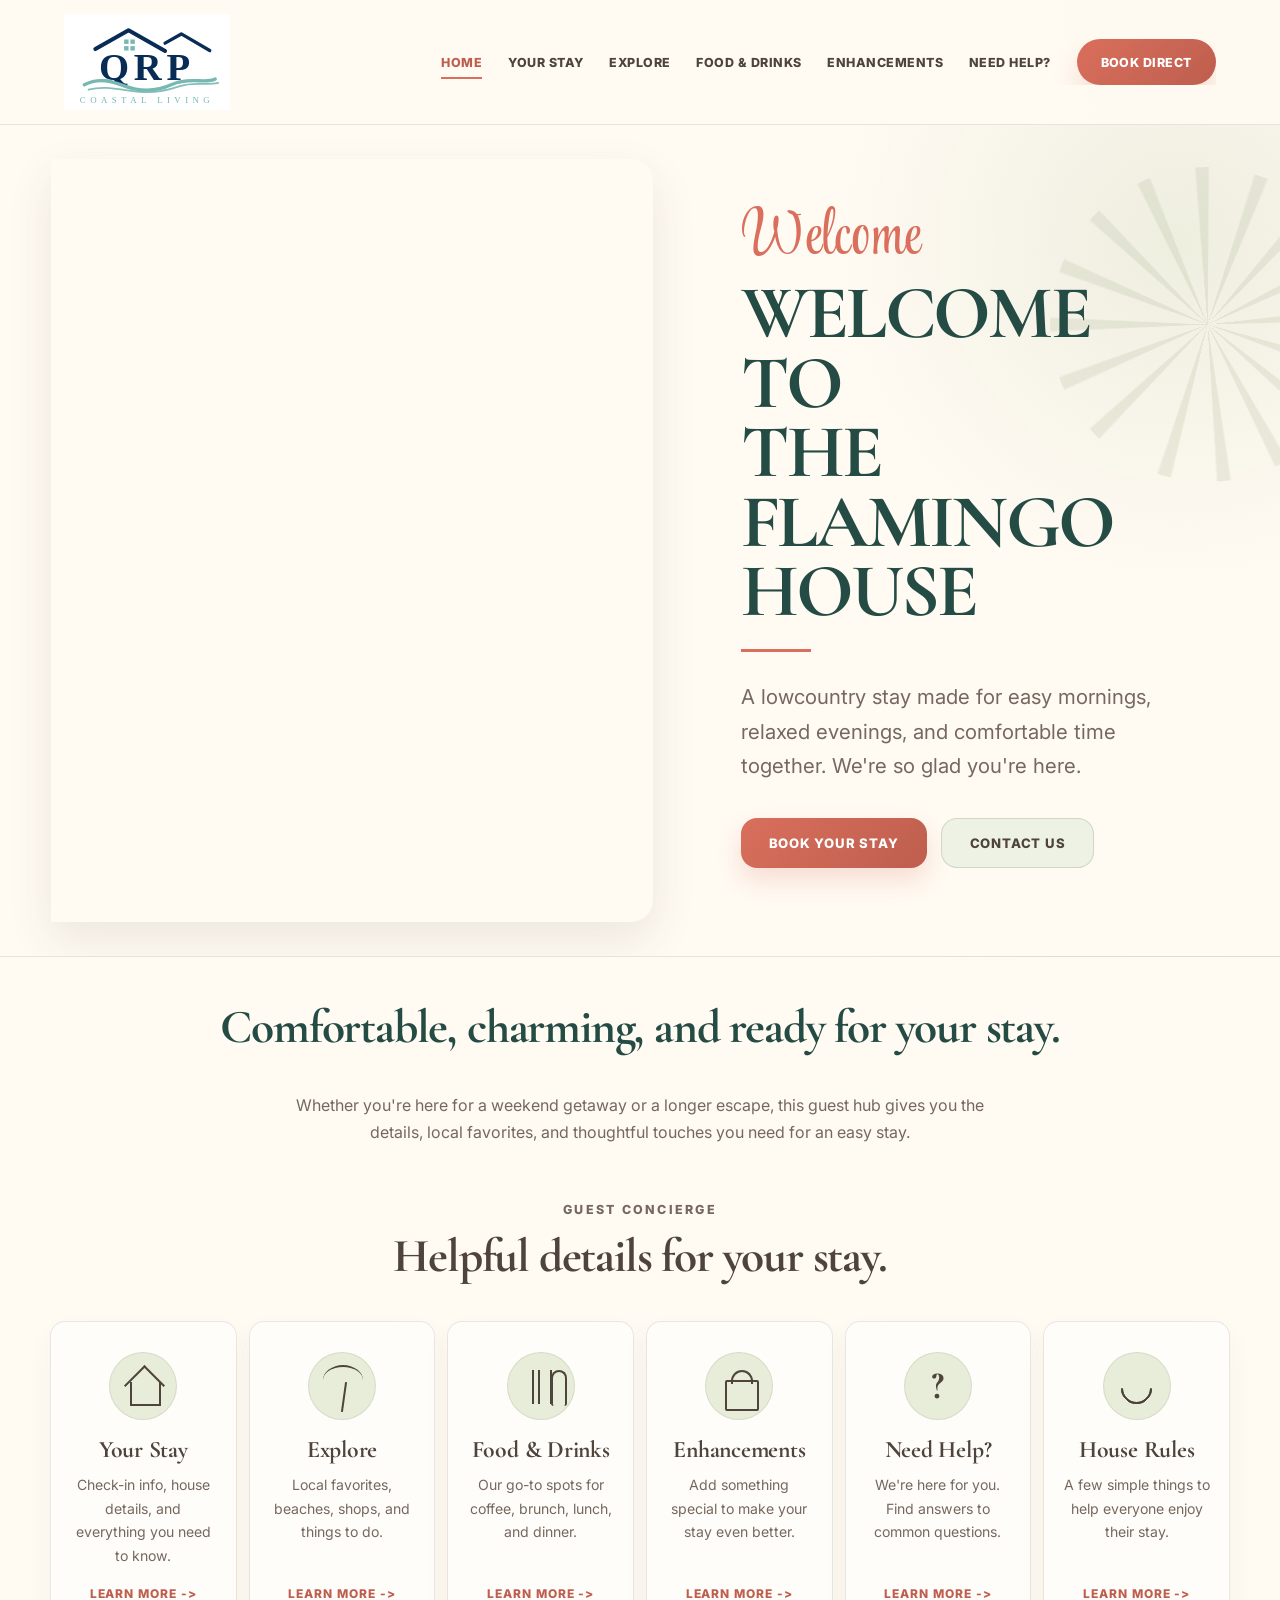
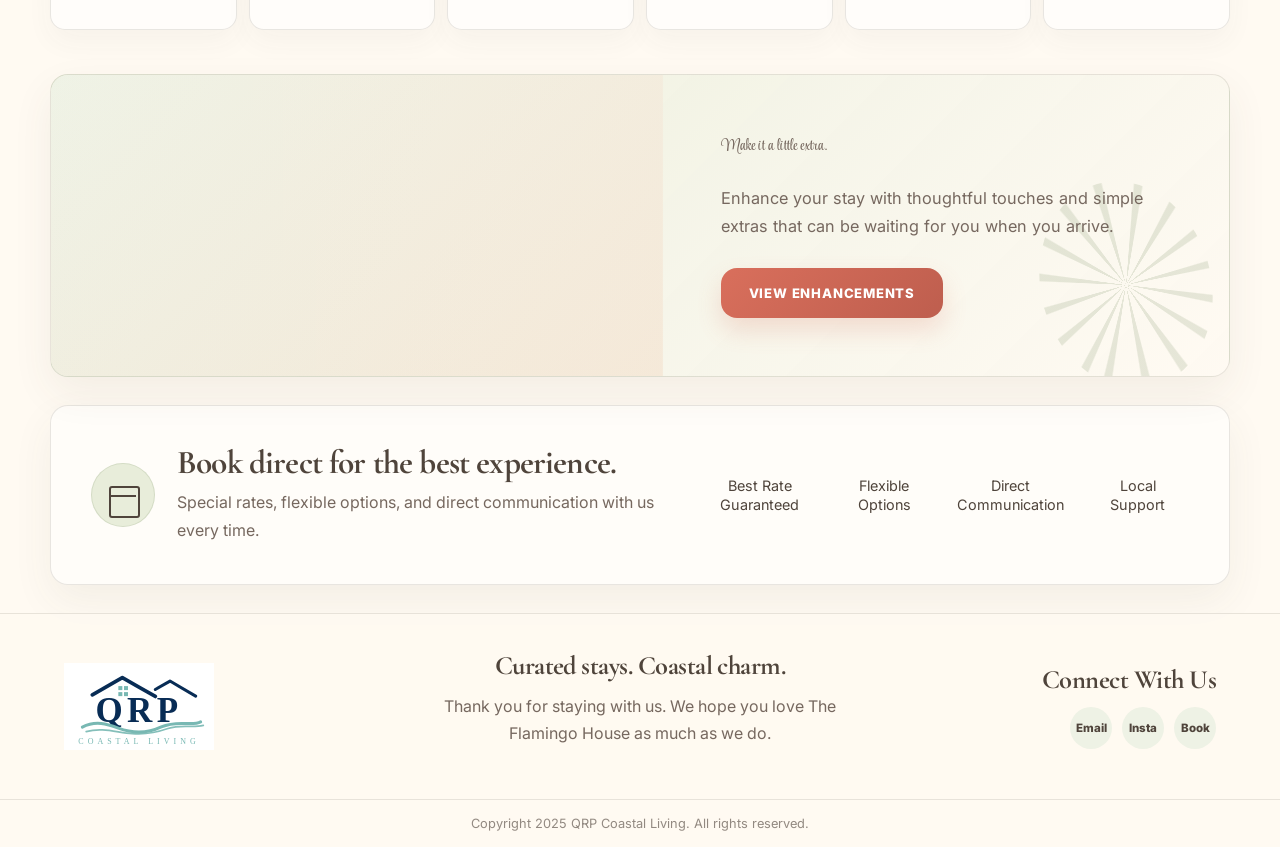
==== commit eb7ff341: "Load homepage polish styles" ====
--- a/index.html
+++ b/index.html
@@ -9,6 +9,7 @@
   <link rel="preconnect" href="https://fonts.gstatic.com" crossorigin>
   <link href="https://fonts.googleapis.com/css2?family=Cormorant+Garamond:wght@600;700&family=Inter:wght@400;500;600;700;800&family=Style+Script&display=swap" rel="stylesheet">
   <link rel="stylesheet" href="styles.css?v=20260706-4" />
+  <link rel="stylesheet" href="flamingo-polish.css?v=20260706-1" />
 </head>
 <body>
   <header class="site-header">
--- a/flamingo-polish.css
+++ b/flamingo-polish.css
@@ -0,0 +1 @@
+.hero-script,.script-heading{font-family:"Style Script",cursive;color:#d96f5c;font-weight:400;letter-spacing:.01em}.hero-script{font-size:clamp(3.2rem,4.8vw,4.8rem)}.script-heading{font-size:clamp(3.1rem,5vw,4.7rem)}.property-intro{padding-top:46px}.property-intro .flamingo-mark{display:none}.concierge-card{padding-top:30px}.concierge-card h3{font-family:"Cormorant Garamond",Georgia,serif;font-size:1.48rem;line-height:1.05;text-transform:none}.card-icon{width:68px;height:68px;background:#e8edda;color:#4f443b}.icon-home:before{width:27px;height:22px;left:20px;top:29px;border:2px solid currentColor;border-top:0}.icon-home:after{width:27px;height:27px;left:20px;top:18px;border-left:2px solid currentColor;border-top:2px solid currentColor;transform:rotate(45deg)}.icon-palm:before{width:2px;height:30px;left:34px;top:29px;background:currentColor;transform:rotate(8deg)}.icon-palm:after{width:40px;height:28px;left:14px;top:12px;border-top:2px solid currentColor;border-radius:50%}.icon-food:before{left:24px;top:17px;height:34px}.icon-food:after{left:43px;top:17px;height:34px}.icon-bag:before{left:19px;top:27px;width:30px;height:27px}.icon-bag:after{left:25px;top:17px;width:18px;height:12px}.icon-heart:before,.icon-heart:after{top:20px}.enhancement-feature{grid-template-columns:1.08fr 1fr;background:linear-gradient(135deg,rgba(232,237,218,.9),rgba(255,250,242,.96));position:relative}.feature-copy{position:relative;overflow:hidden}.feature-copy:after{content:"";position:absolute;right:18px;bottom:-14px;width:170px;height:210px;opacity:.22;background:repeating-conic-gradient(from 210deg,transparent 0 9deg,#8fa07a 10deg 14deg,transparent 15deg 23deg);border-radius:50%;transform:rotate(-16deg)}.feature-copy .button,.feature-copy p,.feature-copy h2,.feature-copy .script-heading{position:relative;z-index:1}.feature-copy h2{display:none}.feature-copy p{font-size:1.02rem;max-width:430px}.feature-copy .button{margin-top:4px}.learn-more:after{content:"  ->"}
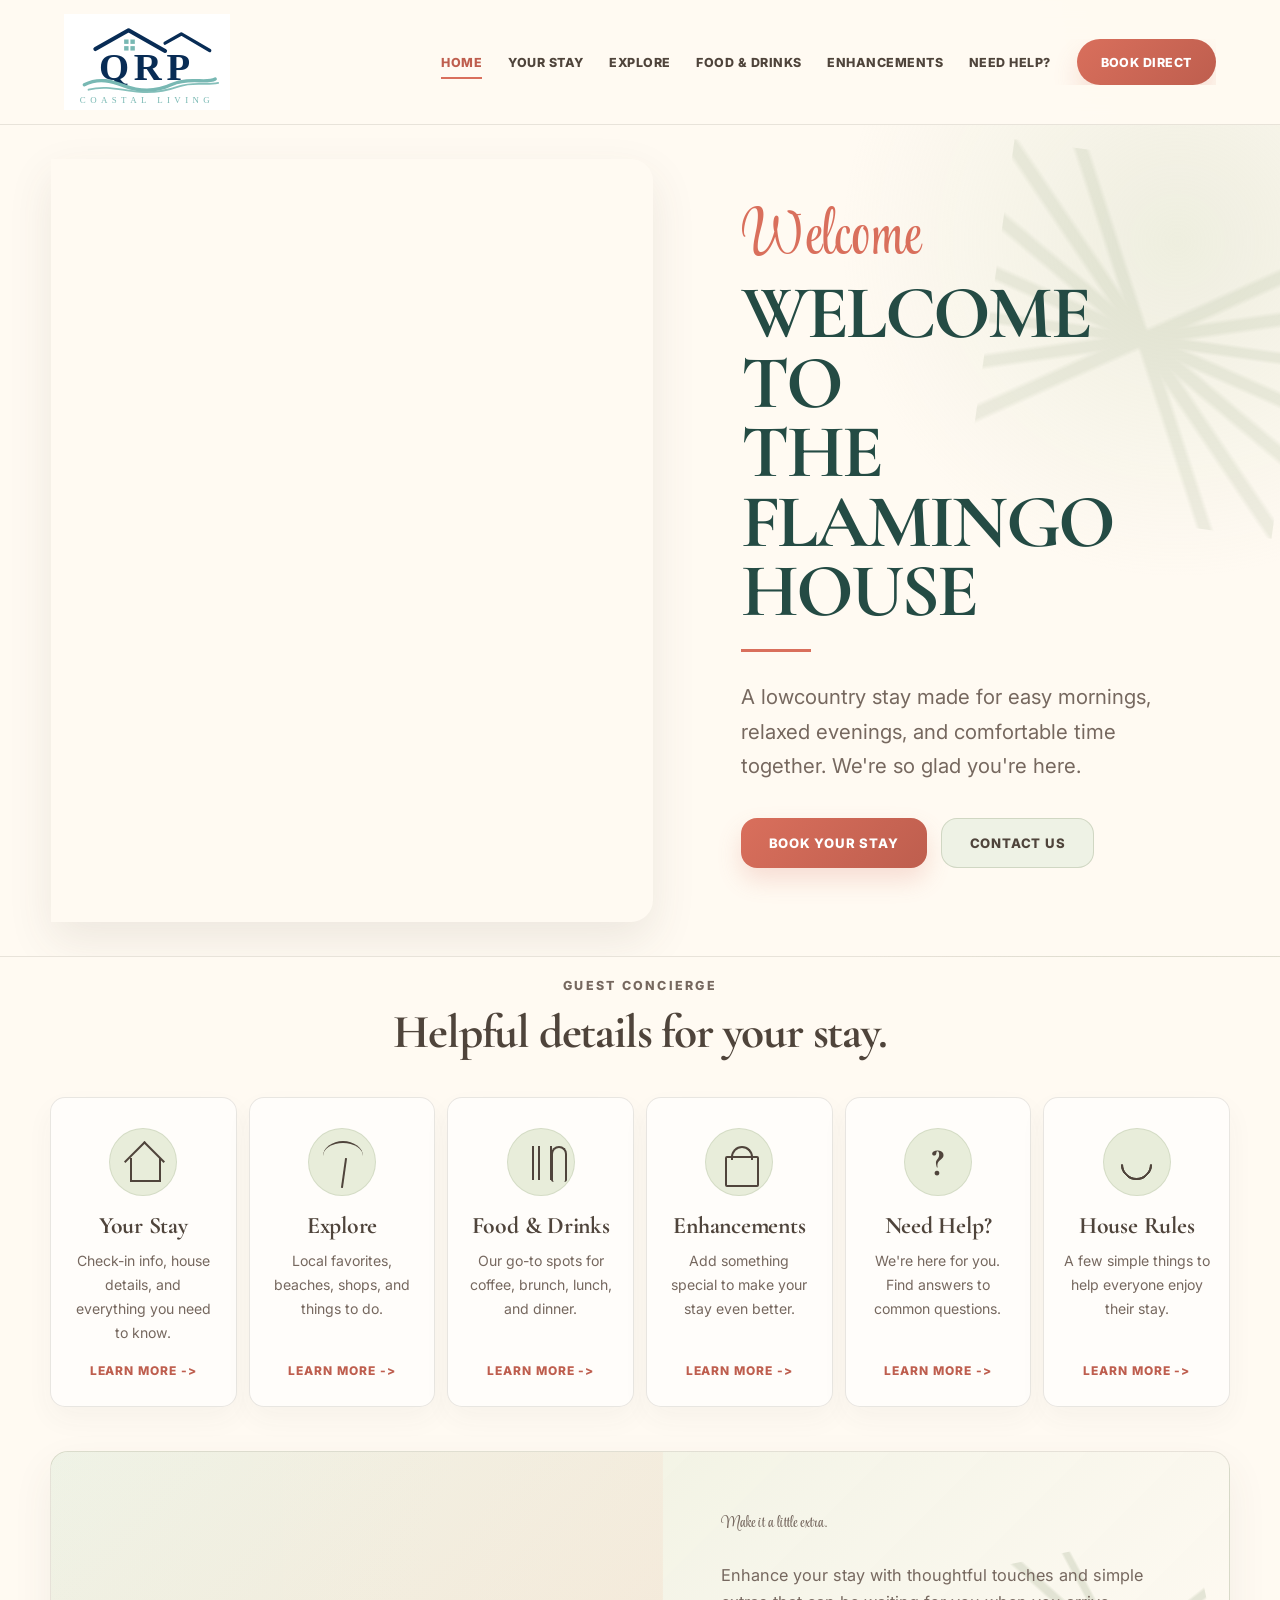
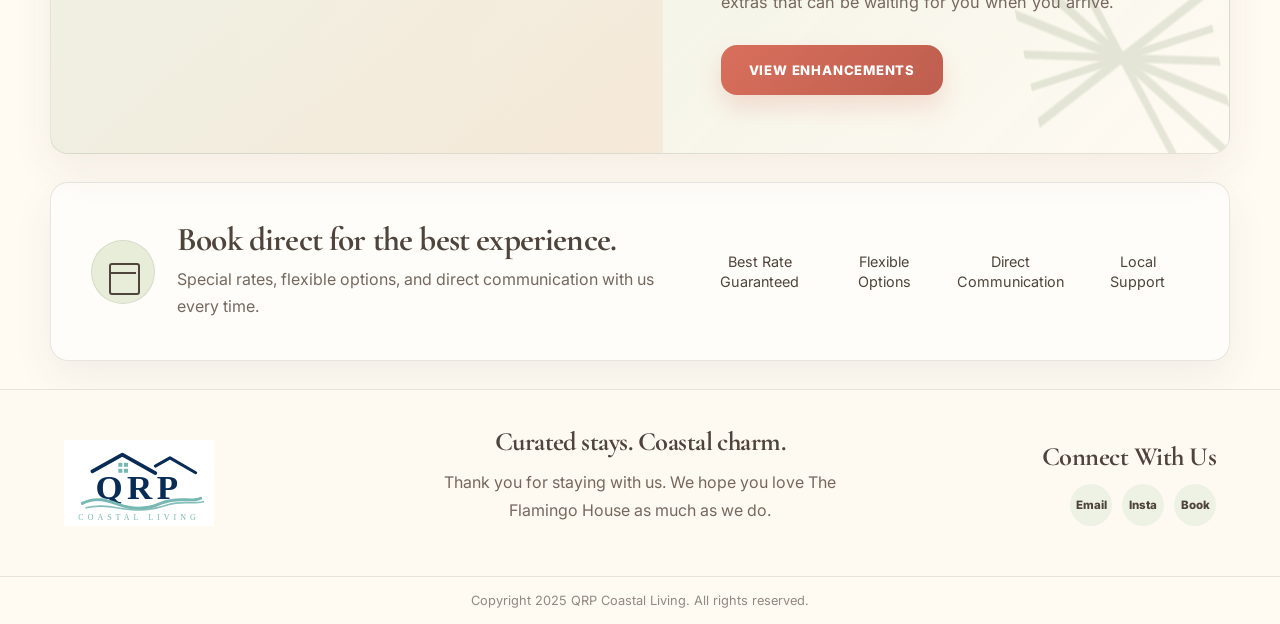
==== commit 40d1b963: "Condense concierge section" ====
--- a/index.html
+++ b/index.html
@@ -8,8 +8,8 @@
   <link rel="preconnect" href="https://fonts.googleapis.com">
   <link rel="preconnect" href="https://fonts.gstatic.com" crossorigin>
   <link href="https://fonts.googleapis.com/css2?family=Cormorant+Garamond:wght@600;700&family=Inter:wght@400;500;600;700;800&family=Style+Script&display=swap" rel="stylesheet">
-  <link rel="stylesheet" href="styles.css?v=20260706-4" />
-  <link rel="stylesheet" href="flamingo-polish.css?v=20260706-1" />
+  <link rel="stylesheet" href="styles.css?v=20260706-5" />
+  <link rel="stylesheet" href="flamingo-polish.css?v=20260706-2" />
 </head>
 <body>
   <header class="site-header">
@@ -40,10 +40,6 @@
         </div>
       </div>
     </section>
-    <section id="your-stay" class="property-intro section-shell">
-      <h2>Comfortable, charming, and ready for your stay.</h2>
-      <p>Whether you're here for a weekend getaway or a longer escape, this guest hub gives you the details, local favorites, and thoughtful touches you need for an easy stay.</p>
-    </section>
     <section class="concierge section-shell" aria-labelledby="concierge-title">
       <div class="section-heading centered">
         <p class="eyebrow">Guest Concierge</p>
--- a/flamingo-polish.css
+++ b/flamingo-polish.css
@@ -1 +1 @@
-.hero-script,.script-heading{font-family:"Style Script",cursive;color:#d96f5c;font-weight:400;letter-spacing:.01em}.hero-script{font-size:clamp(3.2rem,4.8vw,4.8rem)}.script-heading{font-size:clamp(3.1rem,5vw,4.7rem)}.property-intro{padding-top:46px}.property-intro .flamingo-mark{display:none}.concierge-card{padding-top:30px}.concierge-card h3{font-family:"Cormorant Garamond",Georgia,serif;font-size:1.48rem;line-height:1.05;text-transform:none}.card-icon{width:68px;height:68px;background:#e8edda;color:#4f443b}.icon-home:before{width:27px;height:22px;left:20px;top:29px;border:2px solid currentColor;border-top:0}.icon-home:after{width:27px;height:27px;left:20px;top:18px;border-left:2px solid currentColor;border-top:2px solid currentColor;transform:rotate(45deg)}.icon-palm:before{width:2px;height:30px;left:34px;top:29px;background:currentColor;transform:rotate(8deg)}.icon-palm:after{width:40px;height:28px;left:14px;top:12px;border-top:2px solid currentColor;border-radius:50%}.icon-food:before{left:24px;top:17px;height:34px}.icon-food:after{left:43px;top:17px;height:34px}.icon-bag:before{left:19px;top:27px;width:30px;height:27px}.icon-bag:after{left:25px;top:17px;width:18px;height:12px}.icon-heart:before,.icon-heart:after{top:20px}.enhancement-feature{grid-template-columns:1.08fr 1fr;background:linear-gradient(135deg,rgba(232,237,218,.9),rgba(255,250,242,.96));position:relative}.feature-copy{position:relative;overflow:hidden}.feature-copy:after{content:"";position:absolute;right:18px;bottom:-14px;width:170px;height:210px;opacity:.22;background:repeating-conic-gradient(from 210deg,transparent 0 9deg,#8fa07a 10deg 14deg,transparent 15deg 23deg);border-radius:50%;transform:rotate(-16deg)}.feature-copy .button,.feature-copy p,.feature-copy h2,.feature-copy .script-heading{position:relative;z-index:1}.feature-copy h2{display:none}.feature-copy p{font-size:1.02rem;max-width:430px}.feature-copy .button{margin-top:4px}.learn-more:after{content:"  ->"}+.hero-script,.script-heading{font-family:"Style Script",cursive;color:#d96f5c;font-weight:400;letter-spacing:.01em}.hero-script{font-size:clamp(3.2rem,4.8vw,4.8rem)}.script-heading{font-size:clamp(3.1rem,5vw,4.7rem)}.property-intro{padding-top:46px}.property-intro .flamingo-mark{display:none}.hero{overflow:hidden}.hero:after{display:none!important}.hero:before{content:"";position:absolute;right:-18px;top:34px;width:310px;height:360px;opacity:.14;background:linear-gradient(64deg,transparent 48%,#8fa07a 49%,#8fa07a 51%,transparent 52%),linear-gradient(48deg,transparent 48%,#8fa07a 49%,#8fa07a 51%,transparent 52%),linear-gradient(32deg,transparent 48%,#8fa07a 49%,#8fa07a 51%,transparent 52%),linear-gradient(16deg,transparent 48%,#8fa07a 49%,#8fa07a 51%,transparent 52%),linear-gradient(0deg,transparent 48%,#8fa07a 49%,#8fa07a 51%,transparent 52%),linear-gradient(-16deg,transparent 48%,#8fa07a 49%,#8fa07a 51%,transparent 52%),linear-gradient(-32deg,transparent 48%,#8fa07a 49%,#8fa07a 51%,transparent 52%);background-repeat:no-repeat;background-position:right center;transform:rotate(8deg);pointer-events:none}.concierge-card{padding-top:30px}.concierge-card h3{font-family:"Cormorant Garamond",Georgia,serif;font-size:1.48rem;line-height:1.05;text-transform:none}.card-icon{width:68px;height:68px;background:#e8edda;color:#4f443b}.icon-home:before{width:27px;height:22px;left:20px;top:29px;border:2px solid currentColor;border-top:0}.icon-home:after{width:27px;height:27px;left:20px;top:18px;border-left:2px solid currentColor;border-top:2px solid currentColor;transform:rotate(45deg)}.icon-palm:before{width:2px;height:30px;left:34px;top:29px;background:currentColor;transform:rotate(8deg)}.icon-palm:after{width:40px;height:28px;left:14px;top:12px;border-top:2px solid currentColor;border-radius:50%}.icon-food:before{left:24px;top:17px;height:34px}.icon-food:after{left:43px;top:17px;height:34px}.icon-bag:before{left:19px;top:27px;width:30px;height:27px}.icon-bag:after{left:25px;top:17px;width:18px;height:12px}.icon-heart:before,.icon-heart:after{top:20px}.enhancement-feature{grid-template-columns:1.08fr 1fr;background:linear-gradient(135deg,rgba(232,237,218,.9),rgba(255,250,242,.96));position:relative}.feature-copy{position:relative;overflow:hidden}.feature-copy:after{content:"";position:absolute;right:12px;bottom:-20px;width:190px;height:230px;opacity:.22;background:linear-gradient(74deg,transparent 48%,#8fa07a 49%,#8fa07a 51%,transparent 52%),linear-gradient(54deg,transparent 48%,#8fa07a 49%,#8fa07a 51%,transparent 52%),linear-gradient(34deg,transparent 48%,#8fa07a 49%,#8fa07a 51%,transparent 52%),linear-gradient(14deg,transparent 48%,#8fa07a 49%,#8fa07a 51%,transparent 52%),linear-gradient(-6deg,transparent 48%,#8fa07a 49%,#8fa07a 51%,transparent 52%),linear-gradient(-26deg,transparent 48%,#8fa07a 49%,#8fa07a 51%,transparent 52%);background-repeat:no-repeat;background-position:right bottom;transform:rotate(-12deg);pointer-events:none}.feature-copy .button,.feature-copy p,.feature-copy h2,.feature-copy .script-heading{position:relative;z-index:1}.feature-copy h2{display:none}.feature-copy p{font-size:1.02rem;max-width:430px}.feature-copy .button{margin-top:4px}.learn-more:after{content:"  ->"}@media(max-width:760px){.hero:before{right:-105px;top:60px;opacity:.1}}
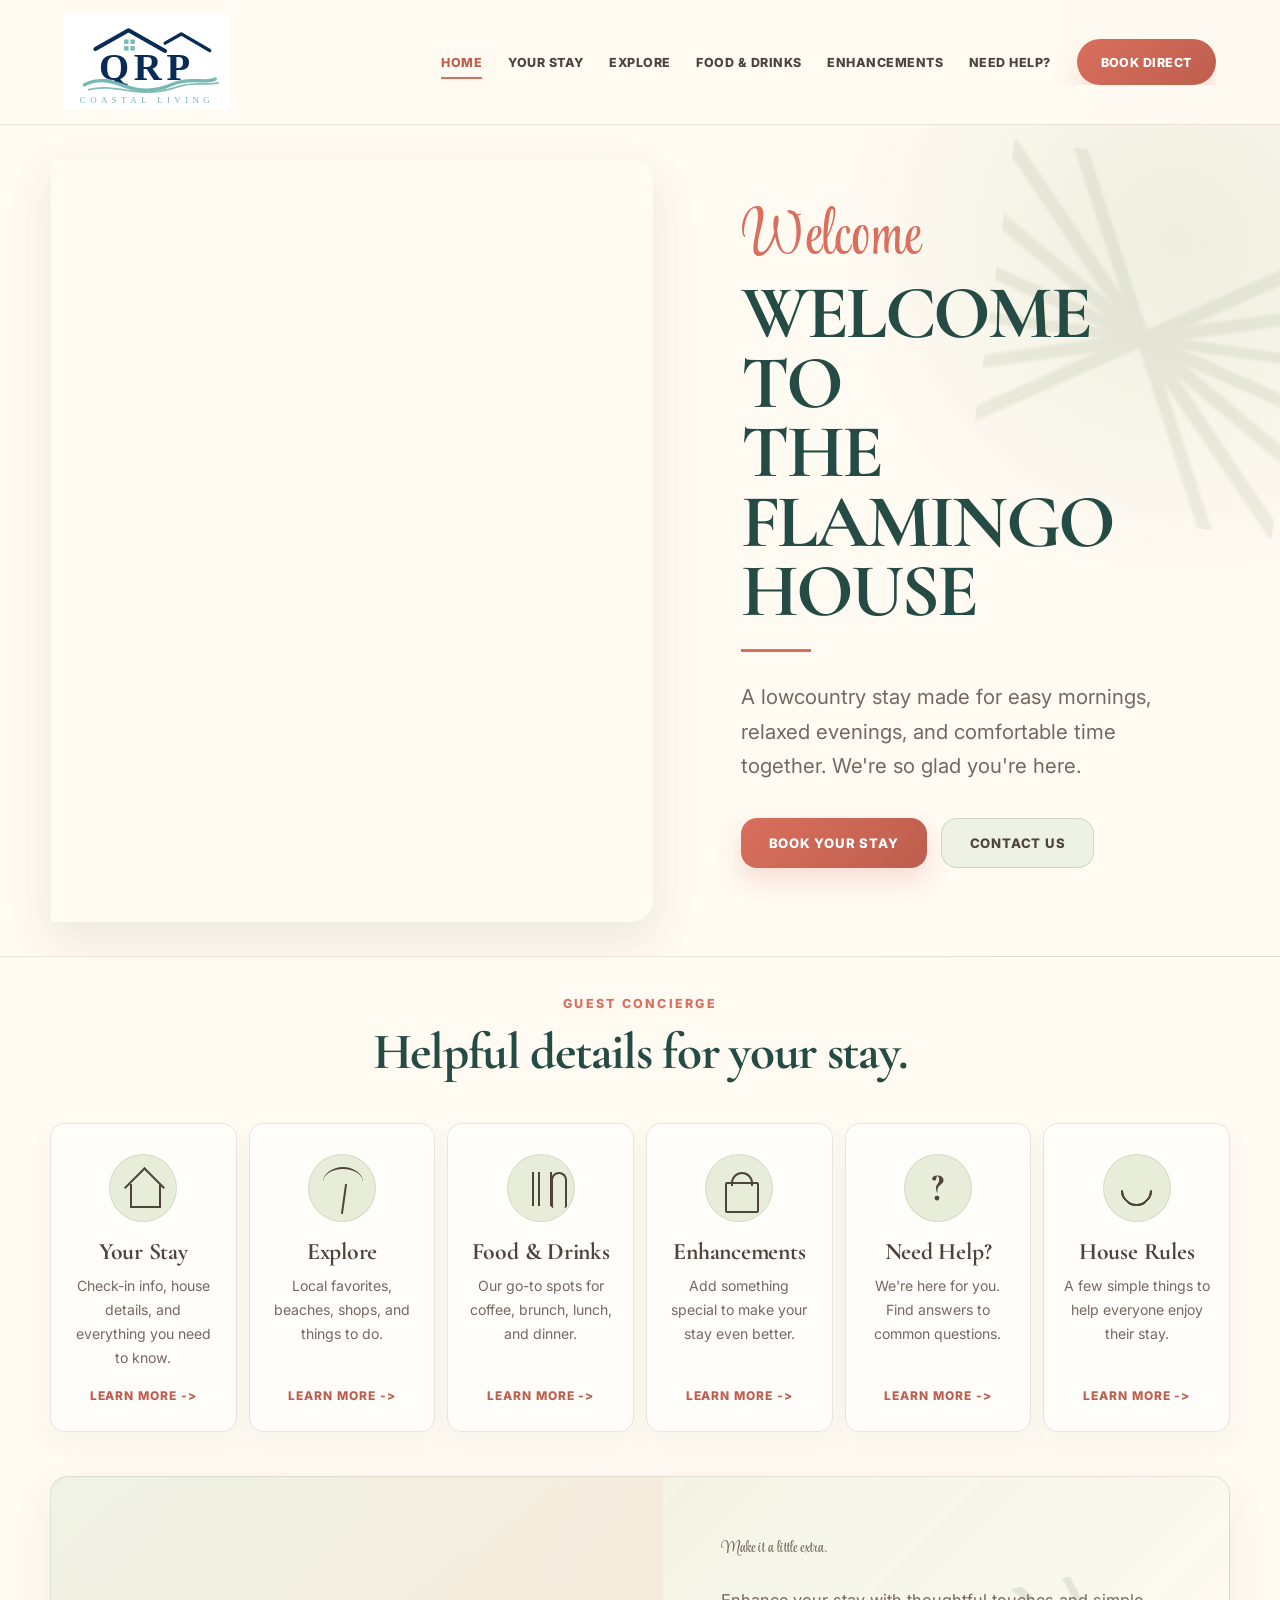
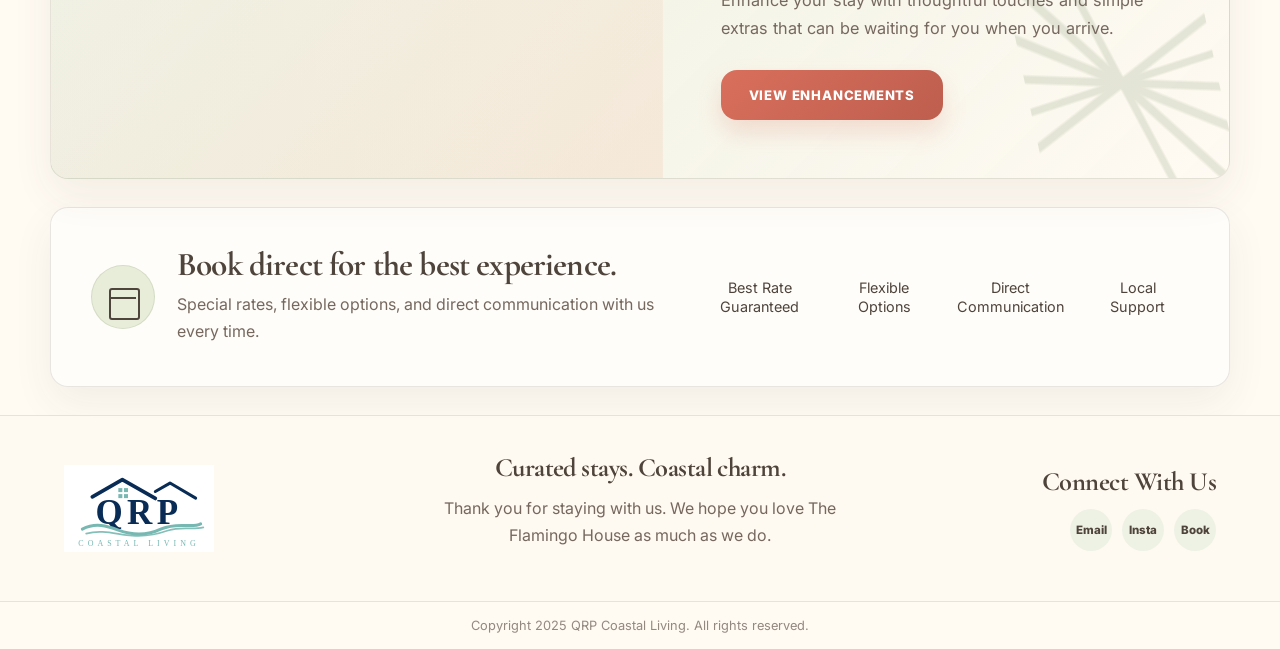
==== commit c71de34c: "Refresh polish stylesheet version" ====
--- a/index.html
+++ b/index.html
@@ -7,9 +7,9 @@
   <meta name="description" content="The Flamingo House is a Charleston-area stay with guest resources, local recommendations, curated stay enhancements, and easy booking support." />
   <link rel="preconnect" href="https://fonts.googleapis.com">
   <link rel="preconnect" href="https://fonts.gstatic.com" crossorigin>
-  <link href="https://fonts.googleapis.com/css2?family=Cormorant+Garamond:wght@600;700&family=Inter:wght@400;500;600;700;800&family=Style+Script&display=swap" rel="stylesheet">
+  <link href="https://fonts.googleapis.com/css2?family=Cormorant+Garamond:wght@600;700&family=Inter:wght@400;500;600;700;800&family=Style+Script&family=Allura&display=swap" rel="stylesheet">
   <link rel="stylesheet" href="styles.css?v=20260706-5" />
-  <link rel="stylesheet" href="flamingo-polish.css?v=20260706-2" />
+  <link rel="stylesheet" href="flamingo-polish.css?v=20260706-3" />
 </head>
 <body>
   <header class="site-header">
--- a/flamingo-polish.css
+++ b/flamingo-polish.css
@@ -1 +1 @@
-.hero-script,.script-heading{font-family:"Style Script",cursive;color:#d96f5c;font-weight:400;letter-spacing:.01em}.hero-script{font-size:clamp(3.2rem,4.8vw,4.8rem)}.script-heading{font-size:clamp(3.1rem,5vw,4.7rem)}.property-intro{padding-top:46px}.property-intro .flamingo-mark{display:none}.hero{overflow:hidden}.hero:after{display:none!important}.hero:before{content:"";position:absolute;right:-18px;top:34px;width:310px;height:360px;opacity:.14;background:linear-gradient(64deg,transparent 48%,#8fa07a 49%,#8fa07a 51%,transparent 52%),linear-gradient(48deg,transparent 48%,#8fa07a 49%,#8fa07a 51%,transparent 52%),linear-gradient(32deg,transparent 48%,#8fa07a 49%,#8fa07a 51%,transparent 52%),linear-gradient(16deg,transparent 48%,#8fa07a 49%,#8fa07a 51%,transparent 52%),linear-gradient(0deg,transparent 48%,#8fa07a 49%,#8fa07a 51%,transparent 52%),linear-gradient(-16deg,transparent 48%,#8fa07a 49%,#8fa07a 51%,transparent 52%),linear-gradient(-32deg,transparent 48%,#8fa07a 49%,#8fa07a 51%,transparent 52%);background-repeat:no-repeat;background-position:right center;transform:rotate(8deg);pointer-events:none}.concierge-card{padding-top:30px}.concierge-card h3{font-family:"Cormorant Garamond",Georgia,serif;font-size:1.48rem;line-height:1.05;text-transform:none}.card-icon{width:68px;height:68px;background:#e8edda;color:#4f443b}.icon-home:before{width:27px;height:22px;left:20px;top:29px;border:2px solid currentColor;border-top:0}.icon-home:after{width:27px;height:27px;left:20px;top:18px;border-left:2px solid currentColor;border-top:2px solid currentColor;transform:rotate(45deg)}.icon-palm:before{width:2px;height:30px;left:34px;top:29px;background:currentColor;transform:rotate(8deg)}.icon-palm:after{width:40px;height:28px;left:14px;top:12px;border-top:2px solid currentColor;border-radius:50%}.icon-food:before{left:24px;top:17px;height:34px}.icon-food:after{left:43px;top:17px;height:34px}.icon-bag:before{left:19px;top:27px;width:30px;height:27px}.icon-bag:after{left:25px;top:17px;width:18px;height:12px}.icon-heart:before,.icon-heart:after{top:20px}.enhancement-feature{grid-template-columns:1.08fr 1fr;background:linear-gradient(135deg,rgba(232,237,218,.9),rgba(255,250,242,.96));position:relative}.feature-copy{position:relative;overflow:hidden}.feature-copy:after{content:"";position:absolute;right:12px;bottom:-20px;width:190px;height:230px;opacity:.22;background:linear-gradient(74deg,transparent 48%,#8fa07a 49%,#8fa07a 51%,transparent 52%),linear-gradient(54deg,transparent 48%,#8fa07a 49%,#8fa07a 51%,transparent 52%),linear-gradient(34deg,transparent 48%,#8fa07a 49%,#8fa07a 51%,transparent 52%),linear-gradient(14deg,transparent 48%,#8fa07a 49%,#8fa07a 51%,transparent 52%),linear-gradient(-6deg,transparent 48%,#8fa07a 49%,#8fa07a 51%,transparent 52%),linear-gradient(-26deg,transparent 48%,#8fa07a 49%,#8fa07a 51%,transparent 52%);background-repeat:no-repeat;background-position:right bottom;transform:rotate(-12deg);pointer-events:none}.feature-copy .button,.feature-copy p,.feature-copy h2,.feature-copy .script-heading{position:relative;z-index:1}.feature-copy h2{display:none}.feature-copy p{font-size:1.02rem;max-width:430px}.feature-copy .button{margin-top:4px}.learn-more:after{content:"  ->"}@media(max-width:760px){.hero:before{right:-105px;top:60px;opacity:.1}}+.hero-script,.script-heading{font-family:"Style Script",cursive;color:#d96f5c;font-weight:400;letter-spacing:.01em}.hero-script{font-size:clamp(3.2rem,4.8vw,4.8rem)}.script-heading{font-size:clamp(3.1rem,5vw,4.7rem)}.property-intro{display:none}.hero{overflow:hidden}.hero:after{display:none!important}.hero:before{content:"";position:absolute;right:-18px;top:34px;width:310px;height:360px;opacity:.14;background:linear-gradient(64deg,transparent 48%,#8fa07a 49%,#8fa07a 51%,transparent 52%),linear-gradient(48deg,transparent 48%,#8fa07a 49%,#8fa07a 51%,transparent 52%),linear-gradient(32deg,transparent 48%,#8fa07a 49%,#8fa07a 51%,transparent 52%),linear-gradient(16deg,transparent 48%,#8fa07a 49%,#8fa07a 51%,transparent 52%),linear-gradient(0deg,transparent 48%,#8fa07a 49%,#8fa07a 51%,transparent 52%),linear-gradient(-16deg,transparent 48%,#8fa07a 49%,#8fa07a 51%,transparent 52%),linear-gradient(-32deg,transparent 48%,#8fa07a 49%,#8fa07a 51%,transparent 52%);background-repeat:no-repeat;background-position:right center;transform:rotate(8deg);pointer-events:none}.concierge{padding-top:36px}.concierge .section-heading{margin-bottom:22px}.concierge .eyebrow{color:#d96f5c}.concierge .section-heading h2{color:#244b44;font-size:clamp(2.4rem,4vw,4rem)}.concierge-card{padding-top:30px}.concierge-card h3{font-family:"Cormorant Garamond",Georgia,serif;font-size:1.48rem;line-height:1.05;text-transform:none}.card-icon{width:68px;height:68px;background:#e8edda;color:#4f443b}.icon-home:before{width:27px;height:22px;left:20px;top:29px;border:2px solid currentColor;border-top:0}.icon-home:after{width:27px;height:27px;left:20px;top:18px;border-left:2px solid currentColor;border-top:2px solid currentColor;transform:rotate(45deg)}.icon-palm:before{width:2px;height:30px;left:34px;top:29px;background:currentColor;transform:rotate(8deg)}.icon-palm:after{width:40px;height:28px;left:14px;top:12px;border-top:2px solid currentColor;border-radius:50%}.icon-food:before{left:24px;top:17px;height:34px}.icon-food:after{left:43px;top:17px;height:34px}.icon-bag:before{left:19px;top:27px;width:30px;height:27px}.icon-bag:after{left:25px;top:17px;width:18px;height:12px}.icon-heart:before,.icon-heart:after{top:20px}.enhancement-feature{grid-template-columns:1.08fr 1fr;background:linear-gradient(135deg,rgba(232,237,218,.9),rgba(255,250,242,.96));position:relative}.feature-copy{position:relative;overflow:hidden}.feature-copy:after{content:"";position:absolute;right:12px;bottom:-20px;width:190px;height:230px;opacity:.22;background:linear-gradient(74deg,transparent 48%,#8fa07a 49%,#8fa07a 51%,transparent 52%),linear-gradient(54deg,transparent 48%,#8fa07a 49%,#8fa07a 51%,transparent 52%),linear-gradient(34deg,transparent 48%,#8fa07a 49%,#8fa07a 51%,transparent 52%),linear-gradient(14deg,transparent 48%,#8fa07a 49%,#8fa07a 51%,transparent 52%),linear-gradient(-6deg,transparent 48%,#8fa07a 49%,#8fa07a 51%,transparent 52%),linear-gradient(-26deg,transparent 48%,#8fa07a 49%,#8fa07a 51%,transparent 52%);background-repeat:no-repeat;background-position:right bottom;transform:rotate(-12deg);pointer-events:none}.feature-copy .button,.feature-copy p,.feature-copy h2,.feature-copy .script-heading{position:relative;z-index:1}.feature-copy h2{display:none}.feature-copy p{font-size:1.02rem;max-width:430px}.feature-copy .button{margin-top:4px}.learn-more:after{content:"  ->"}@media(max-width:760px){.hero:before{right:-105px;top:60px;opacity:.1}.concierge .section-heading h2{font-size:clamp(2.1rem,12vw,3.2rem)}}
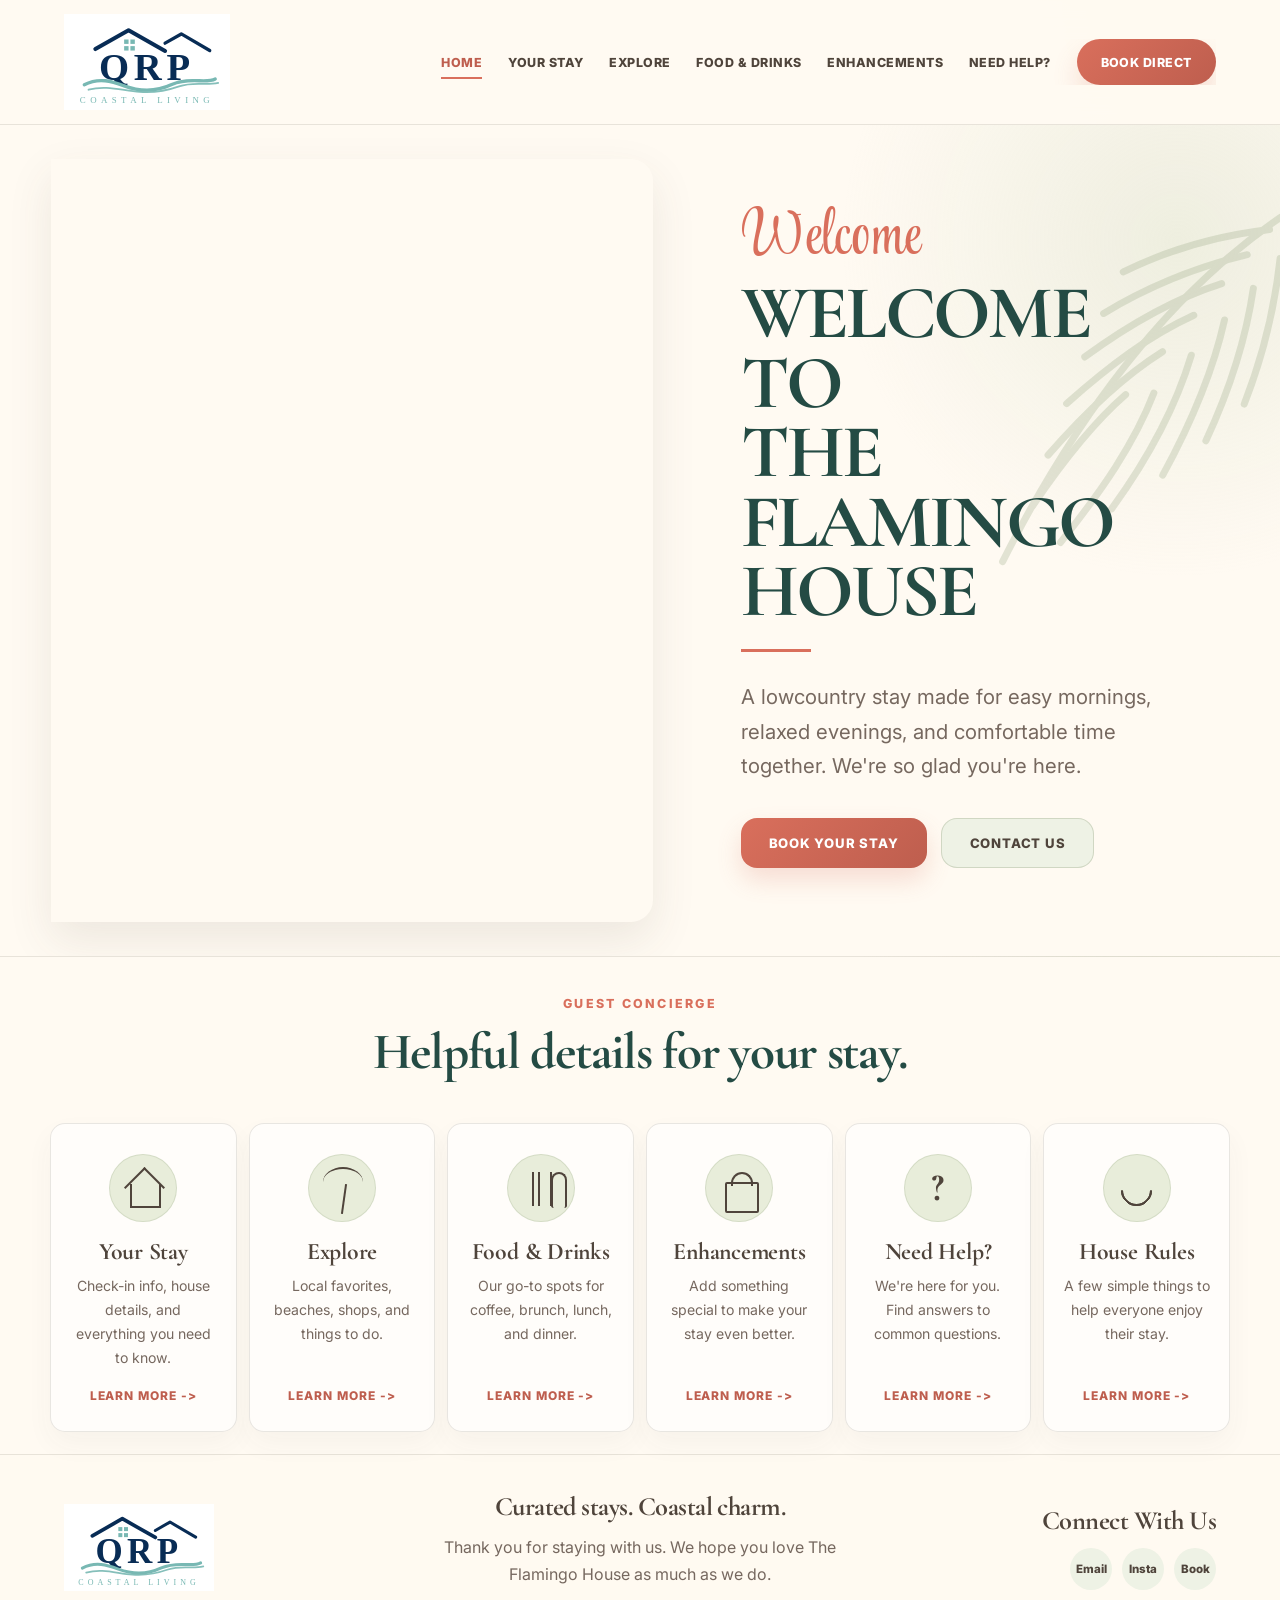
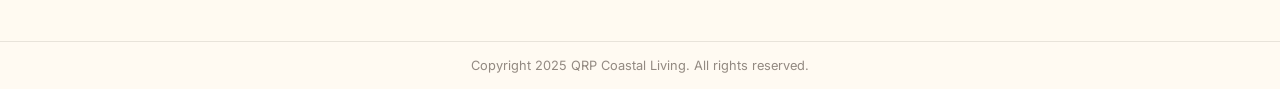
==== commit cb7c2340: "Remove lower promo sections" ====
--- a/index.html
+++ b/index.html
@@ -7,9 +7,9 @@
   <meta name="description" content="The Flamingo House is a Charleston-area stay with guest resources, local recommendations, curated stay enhancements, and easy booking support." />
   <link rel="preconnect" href="https://fonts.googleapis.com">
   <link rel="preconnect" href="https://fonts.gstatic.com" crossorigin>
-  <link href="https://fonts.googleapis.com/css2?family=Cormorant+Garamond:wght@600;700&family=Inter:wght@400;500;600;700;800&family=Style+Script&family=Allura&display=swap" rel="stylesheet">
-  <link rel="stylesheet" href="styles.css?v=20260706-5" />
-  <link rel="stylesheet" href="flamingo-polish.css?v=20260706-3" />
+  <link href="https://fonts.googleapis.com/css2?family=Cormorant+Garamond:ital,wght@0,600;0,700;1,600&family=Inter:wght@400;500;600;700;800&family=Style+Script&display=swap" rel="stylesheet">
+  <link rel="stylesheet" href="styles.css?v=20260706-6" />
+  <link rel="stylesheet" href="flamingo-polish.css?v=20260706-5" />
 </head>
 <body>
   <header class="site-header">
@@ -21,9 +21,9 @@
       <a href="#your-stay">Your Stay</a>
       <a href="#explore">Explore</a>
       <a href="#food-drinks">Food &amp; Drinks</a>
-      <a href="#experiences">Enhancements</a>
+      <a href="mailto:hello@theflamingohouse.com">Enhancements</a>
       <a href="#help">Need Help?</a>
-      <a href="#book" class="nav-button">Book Direct</a>
+      <a href="mailto:hello@theflamingohouse.com" class="nav-button">Book Direct</a>
     </nav>
   </header>
   <main id="top">
@@ -35,7 +35,7 @@
         <div class="hero-line"></div>
         <p class="property-subtitle">A lowcountry stay made for easy mornings, relaxed evenings, and comfortable time together. We're so glad you're here.</p>
         <div class="hero-actions">
-          <a class="button coral" href="#book">Book Your Stay</a>
+          <a class="button coral" href="mailto:hello@theflamingohouse.com">Book Your Stay</a>
           <a class="button sage" href="mailto:hello@theflamingohouse.com">Contact Us</a>
         </div>
       </div>
@@ -49,21 +49,13 @@
         <a class="concierge-card" href="guidebook.html#check-in"><span class="card-icon icon-home"></span><h3>Your Stay</h3><p>Check-in info, house details, and everything you need to know.</p><span class="learn-more">Learn More</span></a>
         <a class="concierge-card" href="guidebook.html#local" id="explore"><span class="card-icon icon-palm"></span><h3>Explore</h3><p>Local favorites, beaches, shops, and things to do.</p><span class="learn-more">Learn More</span></a>
         <a class="concierge-card" href="guidebook.html#food-drinks" id="food-drinks"><span class="card-icon icon-food"></span><h3>Food &amp; Drinks</h3><p>Our go-to spots for coffee, brunch, lunch, and dinner.</p><span class="learn-more">Learn More</span></a>
-        <a class="concierge-card" href="#experiences"><span class="card-icon icon-bag"></span><h3>Enhancements</h3><p>Add something special to make your stay even better.</p><span class="learn-more">Learn More</span></a>
+        <a class="concierge-card" href="mailto:hello@theflamingohouse.com"><span class="card-icon icon-bag"></span><h3>Enhancements</h3><p>Add something special to make your stay even better.</p><span class="learn-more">Learn More</span></a>
         <a class="concierge-card" href="mailto:hello@theflamingohouse.com" id="help"><span class="card-icon icon-help"></span><h3>Need Help?</h3><p>We're here for you. Find answers to common questions.</p><span class="learn-more">Learn More</span></a>
         <a class="concierge-card" href="guidebook.html#check-out"><span class="card-icon icon-heart"></span><h3>House Rules</h3><p>A few simple things to help everyone enjoy their stay.</p><span class="learn-more">Learn More</span></a>
       </div>
     </section>
-    <section id="experiences" class="enhancement-feature section-shell" aria-labelledby="enhancement-title">
-      <div class="feature-photo" role="img" aria-label="Outdoor coastal patio at The Flamingo House"></div>
-      <div class="feature-copy"><p class="script-heading">Make it a little extra.</p><h2 id="enhancement-title">Curated touches, Flamingo House style.</h2><p>Enhance your stay with thoughtful touches and simple extras that can be waiting for you when you arrive.</p><a class="button coral" href="mailto:hello@theflamingohouse.com">View Enhancements</a></div>
-    </section>
-    <section id="book" class="booking-strip section-shell">
-      <div class="booking-copy"><span class="card-icon icon-calendar small"></span><div><h2>Book direct for the best experience.</h2><p>Special rates, flexible options, and direct communication with us every time.</p></div></div>
-      <div class="booking-perks" aria-label="Booking benefits"><span>Best Rate<br />Guaranteed</span><span>Flexible<br />Options</span><span>Direct<br />Communication</span><span>Local<br />Support</span></div>
-    </section>
   </main>
-  <footer class="footer"><div class="footer-brand"><img src="assets/qrp-logo.svg" alt="QRP Coastal Living logo" /></div><div class="footer-center"><h3>Curated stays. Coastal charm.</h3><p>Thank you for staying with us. We hope you love The Flamingo House as much as we do.</p></div><div class="footer-social"><h3>Connect With Us</h3><div class="social-row"><a href="mailto:hello@theflamingohouse.com" aria-label="Email The Flamingo House">Email</a><a href="#top" aria-label="Instagram coming soon">Insta</a><a href="#book" aria-label="Book Direct">Book</a></div></div></footer>
+  <footer class="footer"><div class="footer-brand"><img src="assets/qrp-logo.svg" alt="QRP Coastal Living logo" /></div><div class="footer-center"><h3>Curated stays. Coastal charm.</h3><p>Thank you for staying with us. We hope you love The Flamingo House as much as we do.</p></div><div class="footer-social"><h3>Connect With Us</h3><div class="social-row"><a href="mailto:hello@theflamingohouse.com" aria-label="Email The Flamingo House">Email</a><a href="#top" aria-label="Instagram coming soon">Insta</a><a href="mailto:hello@theflamingohouse.com" aria-label="Book Direct">Book</a></div></div></footer>
   <div class="copyright">Copyright 2025 QRP Coastal Living. All rights reserved.</div>
 </body>
 </html>
--- a/flamingo-polish.css
+++ b/flamingo-polish.css
@@ -1 +1 @@
-.hero-script,.script-heading{font-family:"Style Script",cursive;color:#d96f5c;font-weight:400;letter-spacing:.01em}.hero-script{font-size:clamp(3.2rem,4.8vw,4.8rem)}.script-heading{font-size:clamp(3.1rem,5vw,4.7rem)}.property-intro{display:none}.hero{overflow:hidden}.hero:after{display:none!important}.hero:before{content:"";position:absolute;right:-18px;top:34px;width:310px;height:360px;opacity:.14;background:linear-gradient(64deg,transparent 48%,#8fa07a 49%,#8fa07a 51%,transparent 52%),linear-gradient(48deg,transparent 48%,#8fa07a 49%,#8fa07a 51%,transparent 52%),linear-gradient(32deg,transparent 48%,#8fa07a 49%,#8fa07a 51%,transparent 52%),linear-gradient(16deg,transparent 48%,#8fa07a 49%,#8fa07a 51%,transparent 52%),linear-gradient(0deg,transparent 48%,#8fa07a 49%,#8fa07a 51%,transparent 52%),linear-gradient(-16deg,transparent 48%,#8fa07a 49%,#8fa07a 51%,transparent 52%),linear-gradient(-32deg,transparent 48%,#8fa07a 49%,#8fa07a 51%,transparent 52%);background-repeat:no-repeat;background-position:right center;transform:rotate(8deg);pointer-events:none}.concierge{padding-top:36px}.concierge .section-heading{margin-bottom:22px}.concierge .eyebrow{color:#d96f5c}.concierge .section-heading h2{color:#244b44;font-size:clamp(2.4rem,4vw,4rem)}.concierge-card{padding-top:30px}.concierge-card h3{font-family:"Cormorant Garamond",Georgia,serif;font-size:1.48rem;line-height:1.05;text-transform:none}.card-icon{width:68px;height:68px;background:#e8edda;color:#4f443b}.icon-home:before{width:27px;height:22px;left:20px;top:29px;border:2px solid currentColor;border-top:0}.icon-home:after{width:27px;height:27px;left:20px;top:18px;border-left:2px solid currentColor;border-top:2px solid currentColor;transform:rotate(45deg)}.icon-palm:before{width:2px;height:30px;left:34px;top:29px;background:currentColor;transform:rotate(8deg)}.icon-palm:after{width:40px;height:28px;left:14px;top:12px;border-top:2px solid currentColor;border-radius:50%}.icon-food:before{left:24px;top:17px;height:34px}.icon-food:after{left:43px;top:17px;height:34px}.icon-bag:before{left:19px;top:27px;width:30px;height:27px}.icon-bag:after{left:25px;top:17px;width:18px;height:12px}.icon-heart:before,.icon-heart:after{top:20px}.enhancement-feature{grid-template-columns:1.08fr 1fr;background:linear-gradient(135deg,rgba(232,237,218,.9),rgba(255,250,242,.96));position:relative}.feature-copy{position:relative;overflow:hidden}.feature-copy:after{content:"";position:absolute;right:12px;bottom:-20px;width:190px;height:230px;opacity:.22;background:linear-gradient(74deg,transparent 48%,#8fa07a 49%,#8fa07a 51%,transparent 52%),linear-gradient(54deg,transparent 48%,#8fa07a 49%,#8fa07a 51%,transparent 52%),linear-gradient(34deg,transparent 48%,#8fa07a 49%,#8fa07a 51%,transparent 52%),linear-gradient(14deg,transparent 48%,#8fa07a 49%,#8fa07a 51%,transparent 52%),linear-gradient(-6deg,transparent 48%,#8fa07a 49%,#8fa07a 51%,transparent 52%),linear-gradient(-26deg,transparent 48%,#8fa07a 49%,#8fa07a 51%,transparent 52%);background-repeat:no-repeat;background-position:right bottom;transform:rotate(-12deg);pointer-events:none}.feature-copy .button,.feature-copy p,.feature-copy h2,.feature-copy .script-heading{position:relative;z-index:1}.feature-copy h2{display:none}.feature-copy p{font-size:1.02rem;max-width:430px}.feature-copy .button{margin-top:4px}.learn-more:after{content:"  ->"}@media(max-width:760px){.hero:before{right:-105px;top:60px;opacity:.1}.concierge .section-heading h2{font-size:clamp(2.1rem,12vw,3.2rem)}}+.hero-script{font-family:"Style Script",cursive;color:#d96f5c;font-weight:400;letter-spacing:.01em;font-size:clamp(3.2rem,4.8vw,4.8rem)}.script-heading{font-family:"Cormorant Garamond",Georgia,serif;color:#d96f5c;font-style:italic;font-weight:600;letter-spacing:-.045em;font-size:clamp(7rem,10.5vw,11.5rem);line-height:.78;margin-bottom:34px}.property-intro{display:none}.hero{overflow:hidden}.hero:after{display:none!important}.hero:before{content:"";position:absolute;right:-34px;top:26px;width:390px;height:455px;opacity:.25;background-image:url("data:image/svg+xml,%3Csvg xmlns='http://www.w3.org/2000/svg' viewBox='0 0 390 455'%3E%3Cg fill='none' stroke='%238fa07a' stroke-width='7' stroke-linecap='round' stroke-linejoin='round'%3E%3Cpath d='M365 35 C270 105 175 220 95 420'/%3E%3Cpath d='M332 66 C284 76 236 93 190 121'/%3E%3Cpath d='M312 93 C264 109 218 132 174 164'/%3E%3Cpath d='M289 124 C241 144 200 173 159 209'/%3E%3Cpath d='M264 158 C220 183 184 216 145 257'/%3E%3Cpath d='M236 197 C199 225 166 262 131 310'/%3E%3Cpath d='M203 243 C174 273 149 310 120 362'/%3E%3Cpath d='M345 94 C344 143 337 191 322 242'/%3E%3Cpath d='M321 126 C318 178 306 230 287 282'/%3E%3Cpath d='M295 160 C288 213 271 265 247 320'/%3E%3Cpath d='M265 198 C254 251 232 303 199 358'/%3E%3Cpath d='M231 239 C216 291 188 340 151 396'/%3E%3C/g%3E%3C/svg%3E");background-repeat:no-repeat;background-size:contain;background-position:right top;transform:rotate(5deg);pointer-events:none}.concierge{padding-top:36px}.concierge .section-heading{margin-bottom:22px}.concierge .eyebrow{color:#d96f5c}.concierge .section-heading h2{color:#244b44;font-size:clamp(2.4rem,4vw,4rem)}.concierge-card{padding-top:30px}.concierge-card h3{font-family:"Cormorant Garamond",Georgia,serif;font-size:1.48rem;line-height:1.05;text-transform:none}.card-icon{width:68px;height:68px;background:#e8edda;color:#4f443b}.icon-home:before{width:27px;height:22px;left:20px;top:29px;border:2px solid currentColor;border-top:0}.icon-home:after{width:27px;height:27px;left:20px;top:18px;border-left:2px solid currentColor;border-top:2px solid currentColor;transform:rotate(45deg)}.icon-palm:before{width:2px;height:30px;left:34px;top:29px;background:currentColor;transform:rotate(8deg)}.icon-palm:after{width:40px;height:28px;left:14px;top:12px;border-top:2px solid currentColor;border-radius:50%}.icon-food:before{left:24px;top:17px;height:34px}.icon-food:after{left:43px;top:17px;height:34px}.icon-bag:before{left:19px;top:27px;width:30px;height:27px}.icon-bag:after{left:25px;top:17px;width:18px;height:12px}.icon-heart:before,.icon-heart:after{top:20px}.enhancement-feature{grid-template-columns:1.08fr 1fr;background:linear-gradient(135deg,rgba(232,237,218,.9),rgba(255,250,242,.96));position:relative}.feature-copy{position:relative;overflow:hidden;padding-top:clamp(50px,6vw,78px)}.feature-copy:after{content:"";position:absolute;right:-18px;bottom:-24px;width:245px;height:295px;opacity:.3;background-image:url("data:image/svg+xml,%3Csvg xmlns='http://www.w3.org/2000/svg' viewBox='0 0 390 455'%3E%3Cg fill='none' stroke='%238fa07a' stroke-width='8' stroke-linecap='round' stroke-linejoin='round'%3E%3Cpath d='M365 35 C270 105 175 220 95 420'/%3E%3Cpath d='M332 66 C284 76 236 93 190 121'/%3E%3Cpath d='M312 93 C264 109 218 132 174 164'/%3E%3Cpath d='M289 124 C241 144 200 173 159 209'/%3E%3Cpath d='M264 158 C220 183 184 216 145 257'/%3E%3Cpath d='M236 197 C199 225 166 262 131 310'/%3E%3Cpath d='M203 243 C174 273 149 310 120 362'/%3E%3Cpath d='M345 94 C344 143 337 191 322 242'/%3E%3Cpath d='M321 126 C318 178 306 230 287 282'/%3E%3Cpath d='M295 160 C288 213 271 265 247 320'/%3E%3Cpath d='M265 198 C254 251 232 303 199 358'/%3E%3Cpath d='M231 239 C216 291 188 340 151 396'/%3E%3C/g%3E%3C/svg%3E");background-repeat:no-repeat;background-size:contain;background-position:right bottom;transform:rotate(-10deg);pointer-events:none}.feature-copy .button,.feature-copy p,.feature-copy h2,.feature-copy .script-heading{position:relative;z-index:1}.feature-copy h2{display:none}.feature-copy p{font-size:1.08rem;max-width:470px}.feature-copy .button{margin-top:10px}.learn-more:after{content:"  ->"}@media(max-width:760px){.hero:before{right:-145px;top:45px;opacity:.18}.concierge .section-heading h2{font-size:clamp(2.1rem,12vw,3.2rem)}.script-heading{font-size:clamp(5rem,22vw,7.2rem)}}
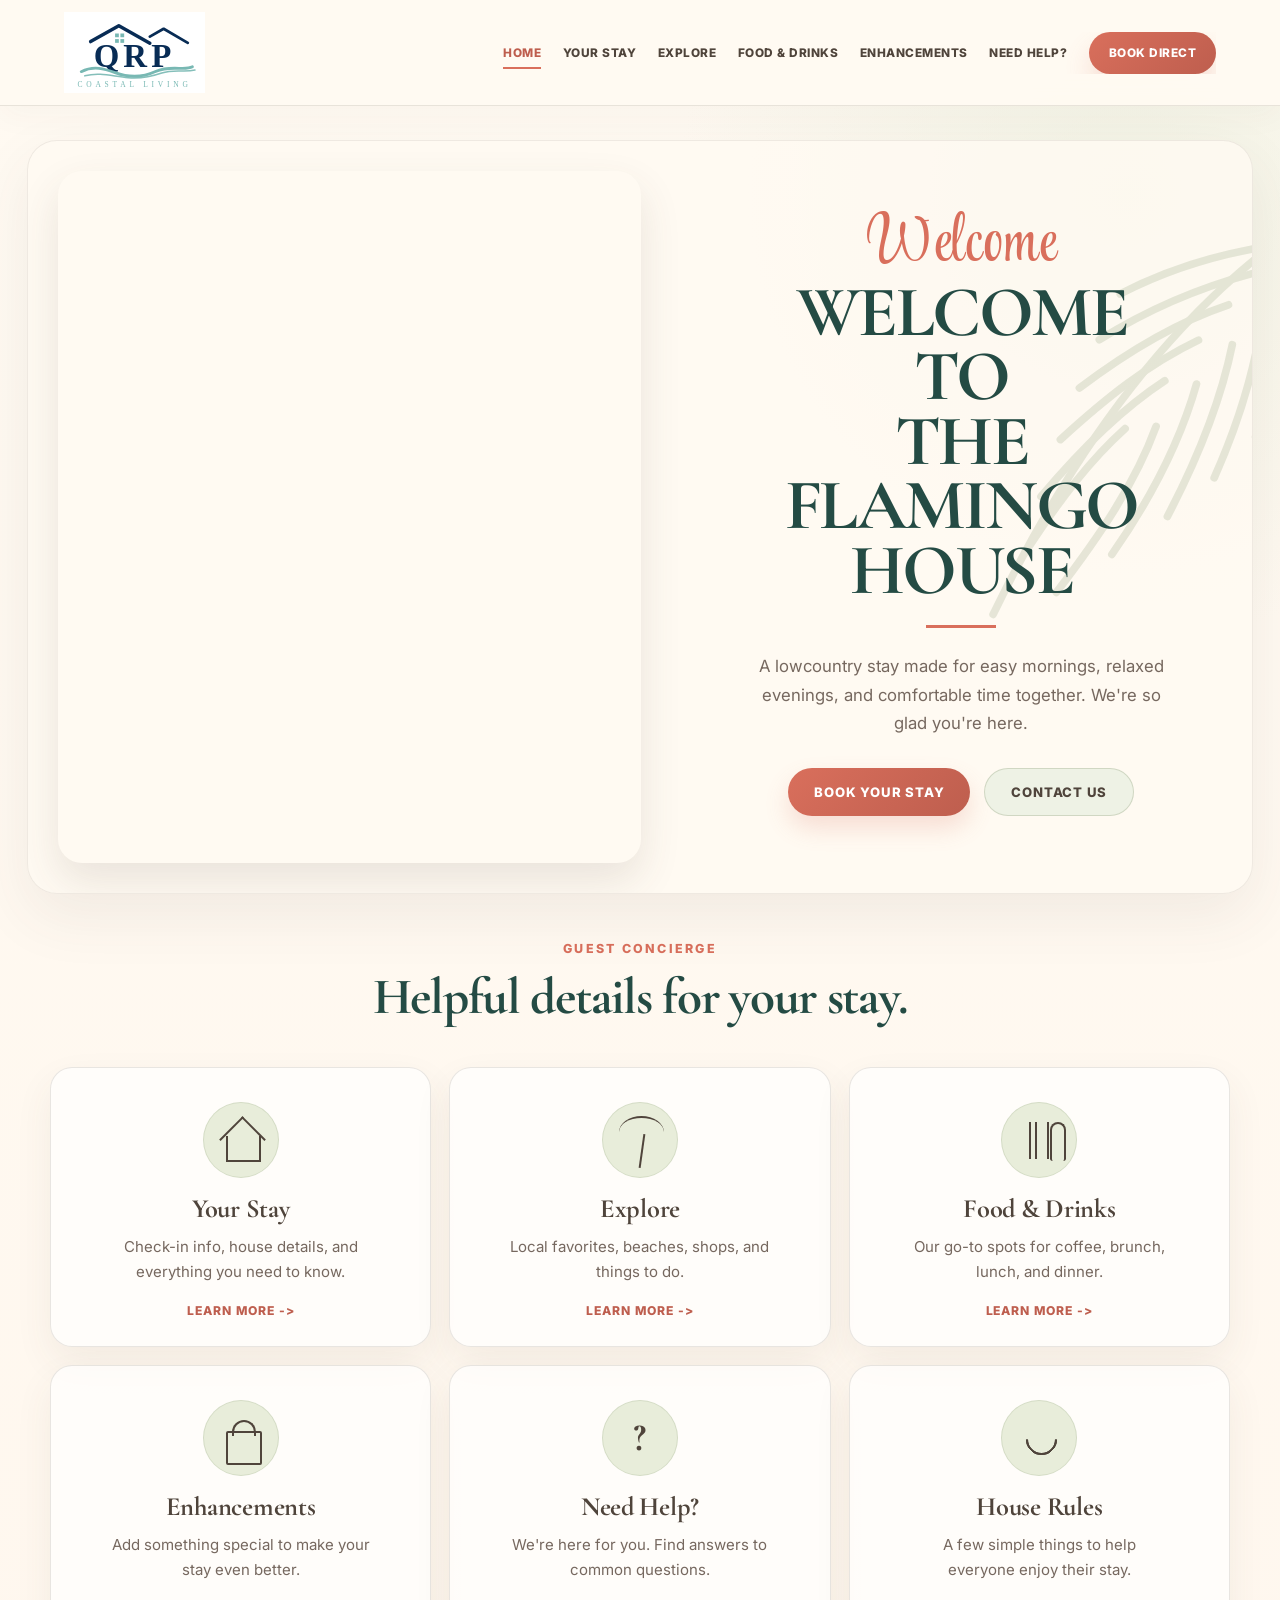
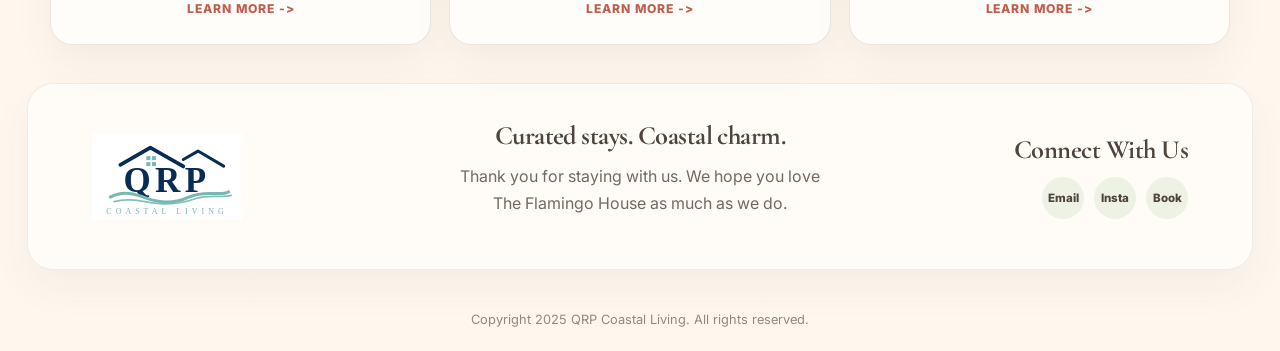
==== commit d948f1ee: "Refresh homepage polish cache" ====
--- a/index.html
+++ b/index.html
@@ -9,7 +9,7 @@
   <link rel="preconnect" href="https://fonts.gstatic.com" crossorigin>
   <link href="https://fonts.googleapis.com/css2?family=Cormorant+Garamond:ital,wght@0,600;0,700;1,600&family=Inter:wght@400;500;600;700;800&family=Style+Script&display=swap" rel="stylesheet">
   <link rel="stylesheet" href="styles.css?v=20260706-6" />
-  <link rel="stylesheet" href="flamingo-polish.css?v=20260706-5" />
+  <link rel="stylesheet" href="flamingo-polish.css?v=20260706-6" />
 </head>
 <body>
   <header class="site-header">
--- a/flamingo-polish.css
+++ b/flamingo-polish.css
@@ -1 +1 @@
-.hero-script{font-family:"Style Script",cursive;color:#d96f5c;font-weight:400;letter-spacing:.01em;font-size:clamp(3.2rem,4.8vw,4.8rem)}.script-heading{font-family:"Cormorant Garamond",Georgia,serif;color:#d96f5c;font-style:italic;font-weight:600;letter-spacing:-.045em;font-size:clamp(7rem,10.5vw,11.5rem);line-height:.78;margin-bottom:34px}.property-intro{display:none}.hero{overflow:hidden}.hero:after{display:none!important}.hero:before{content:"";position:absolute;right:-34px;top:26px;width:390px;height:455px;opacity:.25;background-image:url("data:image/svg+xml,%3Csvg xmlns='http://www.w3.org/2000/svg' viewBox='0 0 390 455'%3E%3Cg fill='none' stroke='%238fa07a' stroke-width='7' stroke-linecap='round' stroke-linejoin='round'%3E%3Cpath d='M365 35 C270 105 175 220 95 420'/%3E%3Cpath d='M332 66 C284 76 236 93 190 121'/%3E%3Cpath d='M312 93 C264 109 218 132 174 164'/%3E%3Cpath d='M289 124 C241 144 200 173 159 209'/%3E%3Cpath d='M264 158 C220 183 184 216 145 257'/%3E%3Cpath d='M236 197 C199 225 166 262 131 310'/%3E%3Cpath d='M203 243 C174 273 149 310 120 362'/%3E%3Cpath d='M345 94 C344 143 337 191 322 242'/%3E%3Cpath d='M321 126 C318 178 306 230 287 282'/%3E%3Cpath d='M295 160 C288 213 271 265 247 320'/%3E%3Cpath d='M265 198 C254 251 232 303 199 358'/%3E%3Cpath d='M231 239 C216 291 188 340 151 396'/%3E%3C/g%3E%3C/svg%3E");background-repeat:no-repeat;background-size:contain;background-position:right top;transform:rotate(5deg);pointer-events:none}.concierge{padding-top:36px}.concierge .section-heading{margin-bottom:22px}.concierge .eyebrow{color:#d96f5c}.concierge .section-heading h2{color:#244b44;font-size:clamp(2.4rem,4vw,4rem)}.concierge-card{padding-top:30px}.concierge-card h3{font-family:"Cormorant Garamond",Georgia,serif;font-size:1.48rem;line-height:1.05;text-transform:none}.card-icon{width:68px;height:68px;background:#e8edda;color:#4f443b}.icon-home:before{width:27px;height:22px;left:20px;top:29px;border:2px solid currentColor;border-top:0}.icon-home:after{width:27px;height:27px;left:20px;top:18px;border-left:2px solid currentColor;border-top:2px solid currentColor;transform:rotate(45deg)}.icon-palm:before{width:2px;height:30px;left:34px;top:29px;background:currentColor;transform:rotate(8deg)}.icon-palm:after{width:40px;height:28px;left:14px;top:12px;border-top:2px solid currentColor;border-radius:50%}.icon-food:before{left:24px;top:17px;height:34px}.icon-food:after{left:43px;top:17px;height:34px}.icon-bag:before{left:19px;top:27px;width:30px;height:27px}.icon-bag:after{left:25px;top:17px;width:18px;height:12px}.icon-heart:before,.icon-heart:after{top:20px}.enhancement-feature{grid-template-columns:1.08fr 1fr;background:linear-gradient(135deg,rgba(232,237,218,.9),rgba(255,250,242,.96));position:relative}.feature-copy{position:relative;overflow:hidden;padding-top:clamp(50px,6vw,78px)}.feature-copy:after{content:"";position:absolute;right:-18px;bottom:-24px;width:245px;height:295px;opacity:.3;background-image:url("data:image/svg+xml,%3Csvg xmlns='http://www.w3.org/2000/svg' viewBox='0 0 390 455'%3E%3Cg fill='none' stroke='%238fa07a' stroke-width='8' stroke-linecap='round' stroke-linejoin='round'%3E%3Cpath d='M365 35 C270 105 175 220 95 420'/%3E%3Cpath d='M332 66 C284 76 236 93 190 121'/%3E%3Cpath d='M312 93 C264 109 218 132 174 164'/%3E%3Cpath d='M289 124 C241 144 200 173 159 209'/%3E%3Cpath d='M264 158 C220 183 184 216 145 257'/%3E%3Cpath d='M236 197 C199 225 166 262 131 310'/%3E%3Cpath d='M203 243 C174 273 149 310 120 362'/%3E%3Cpath d='M345 94 C344 143 337 191 322 242'/%3E%3Cpath d='M321 126 C318 178 306 230 287 282'/%3E%3Cpath d='M295 160 C288 213 271 265 247 320'/%3E%3Cpath d='M265 198 C254 251 232 303 199 358'/%3E%3Cpath d='M231 239 C216 291 188 340 151 396'/%3E%3C/g%3E%3C/svg%3E");background-repeat:no-repeat;background-size:contain;background-position:right bottom;transform:rotate(-10deg);pointer-events:none}.feature-copy .button,.feature-copy p,.feature-copy h2,.feature-copy .script-heading{position:relative;z-index:1}.feature-copy h2{display:none}.feature-copy p{font-size:1.08rem;max-width:470px}.feature-copy .button{margin-top:10px}.learn-more:after{content:"  ->"}@media(max-width:760px){.hero:before{right:-145px;top:45px;opacity:.18}.concierge .section-heading h2{font-size:clamp(2.1rem,12vw,3.2rem)}.script-heading{font-size:clamp(5rem,22vw,7.2rem)}}+.hero-script{font-family:"Style Script",cursive;color:#d96f5c;font-weight:400;letter-spacing:.01em;font-size:clamp(3.4rem,5vw,5rem)}.script-heading{font-family:"Cormorant Garamond",Georgia,serif;color:#d96f5c;font-style:italic;font-weight:600;letter-spacing:-.045em;font-size:clamp(7rem,10.5vw,11.5rem);line-height:.78;margin-bottom:34px}.property-intro{display:none}body{background:radial-gradient(circle at 88% 10%,rgba(232,237,218,.55),transparent 28rem),linear-gradient(180deg,#fffaf2 0%,#fff7ee 100%)}.site-header{min-height:82px;padding:12px clamp(24px,5vw,70px);box-shadow:0 10px 30px rgba(79,68,59,.035)}.brand img{width:clamp(118px,11vw,160px)}.nav{font-size:.74rem;gap:clamp(12px,1.7vw,24px)}.nav-button{min-height:42px;padding:0 20px!important}.hero{width:min(1240px,calc(100% - 54px));margin:34px auto 0;min-height:560px;grid-template-columns:1.05fr .95fr;border:1px solid rgba(79,68,59,.09);border-radius:30px;background:rgba(255,250,242,.78);box-shadow:0 22px 60px rgba(79,68,59,.08);overflow:hidden}.hero:after{display:none!important}.hero:before{content:"";position:absolute;right:-80px;top:20px;width:430px;height:500px;opacity:.22;background-image:url("data:image/svg+xml,%3Csvg xmlns='http://www.w3.org/2000/svg' viewBox='0 0 390 455'%3E%3Cg fill='none' stroke='%238fa07a' stroke-width='7' stroke-linecap='round' stroke-linejoin='round'%3E%3Cpath d='M365 35 C270 105 175 220 95 420'/%3E%3Cpath d='M332 66 C284 76 236 93 190 121'/%3E%3Cpath d='M312 93 C264 109 218 132 174 164'/%3E%3Cpath d='M289 124 C241 144 200 173 159 209'/%3E%3Cpath d='M264 158 C220 183 184 216 145 257'/%3E%3Cpath d='M236 197 C199 225 166 262 131 310'/%3E%3Cpath d='M203 243 C174 273 149 310 120 362'/%3E%3Cpath d='M345 94 C344 143 337 191 322 242'/%3E%3Cpath d='M321 126 C318 178 306 230 287 282'/%3E%3Cpath d='M295 160 C288 213 271 265 247 320'/%3E%3Cpath d='M265 198 C254 251 232 303 199 358'/%3E%3Cpath d='M231 239 C216 291 188 340 151 396'/%3E%3C/g%3E%3C/svg%3E");background-repeat:no-repeat;background-size:contain;background-position:right top;transform:rotate(4deg);pointer-events:none}.hero-image{min-height:500px;margin:30px;border-radius:24px;box-shadow:0 18px 42px rgba(79,68,59,.12)}.hero-copy{min-height:560px;align-items:center;text-align:center;padding:clamp(40px,6vw,78px)}h1{font-size:clamp(3.5rem,5.6vw,6.25rem);line-height:.9;margin-top:8px;text-align:center}.hero-line{margin-left:auto;margin-right:auto;margin-bottom:24px}.property-subtitle{max-width:500px;font-size:1.05rem}.hero-actions{justify-content:center;margin-top:30px}.button{border-radius:999px;min-height:48px;padding:0 26px}.concierge{padding-top:44px;padding-bottom:38px}.concierge .section-heading{margin-bottom:28px}.concierge .eyebrow{color:#d96f5c}.concierge .section-heading h2{color:#244b44;font-size:clamp(2.6rem,4vw,4.2rem)}.concierge-grid{grid-template-columns:repeat(3,1fr);gap:18px}.concierge-card{min-height:245px;padding:34px 24px 28px;border-radius:22px;background:rgba(255,255,255,.68);box-shadow:0 16px 38px rgba(79,68,59,.07)}.concierge-card h3{font-family:"Cormorant Garamond",Georgia,serif;font-size:1.65rem;line-height:1.05;text-transform:none}.concierge-card p{font-size:.94rem;max-width:260px;margin-left:auto;margin-right:auto}.card-icon{width:76px;height:76px;background:#e8edda;color:#4f443b}.icon-home:before{width:31px;height:24px;left:22px;top:33px;border:2px solid currentColor;border-top:0}.icon-home:after{width:31px;height:31px;left:22px;top:20px;border-left:2px solid currentColor;border-top:2px solid currentColor;transform:rotate(45deg)}.icon-palm:before{width:2px;height:34px;left:38px;top:31px;background:currentColor;transform:rotate(8deg)}.icon-palm:after{width:45px;height:30px;left:16px;top:13px;border-top:2px solid currentColor;border-radius:50%}.icon-food:before{left:27px;top:19px;height:37px}.icon-food:after{left:48px;top:19px;height:37px}.icon-bag:before{left:22px;top:30px;width:32px;height:30px}.icon-bag:after{left:28px;top:19px;width:20px;height:14px}.icon-heart:before,.icon-heart:after{top:23px;left:24px}.learn-more{font-size:.76rem}.footer{width:min(1240px,calc(100% - 54px));margin:0 auto 26px;border:1px solid rgba(79,68,59,.09);border-radius:26px;background:rgba(255,255,255,.55);box-shadow:0 16px 40px rgba(79,68,59,.055)}.copyright{border-top:0;padding-bottom:24px}.enhancement-feature,.booking-strip{display:none!important}@media(max-width:1120px){.hero{grid-template-columns:1fr;margin-top:20px}.hero-image{min-height:430px}.hero-copy{min-height:auto}.concierge-grid{grid-template-columns:repeat(2,1fr)}}@media(max-width:760px){.site-header{padding-inline:16px}.hero{width:min(100% - 28px,1240px);border-radius:22px}.hero:before{right:-170px;top:55px;opacity:.16}.hero-image{min-height:300px;margin:14px;border-radius:18px}.hero-copy{padding:34px 22px 44px}h1{font-size:clamp(3rem,14vw,4.8rem)}.concierge .section-heading h2{font-size:clamp(2.1rem,12vw,3.2rem)}.concierge-grid{grid-template-columns:1fr}.footer{width:min(100% - 28px,1240px)}.script-heading{font-size:clamp(5rem,22vw,7.2rem)}}
